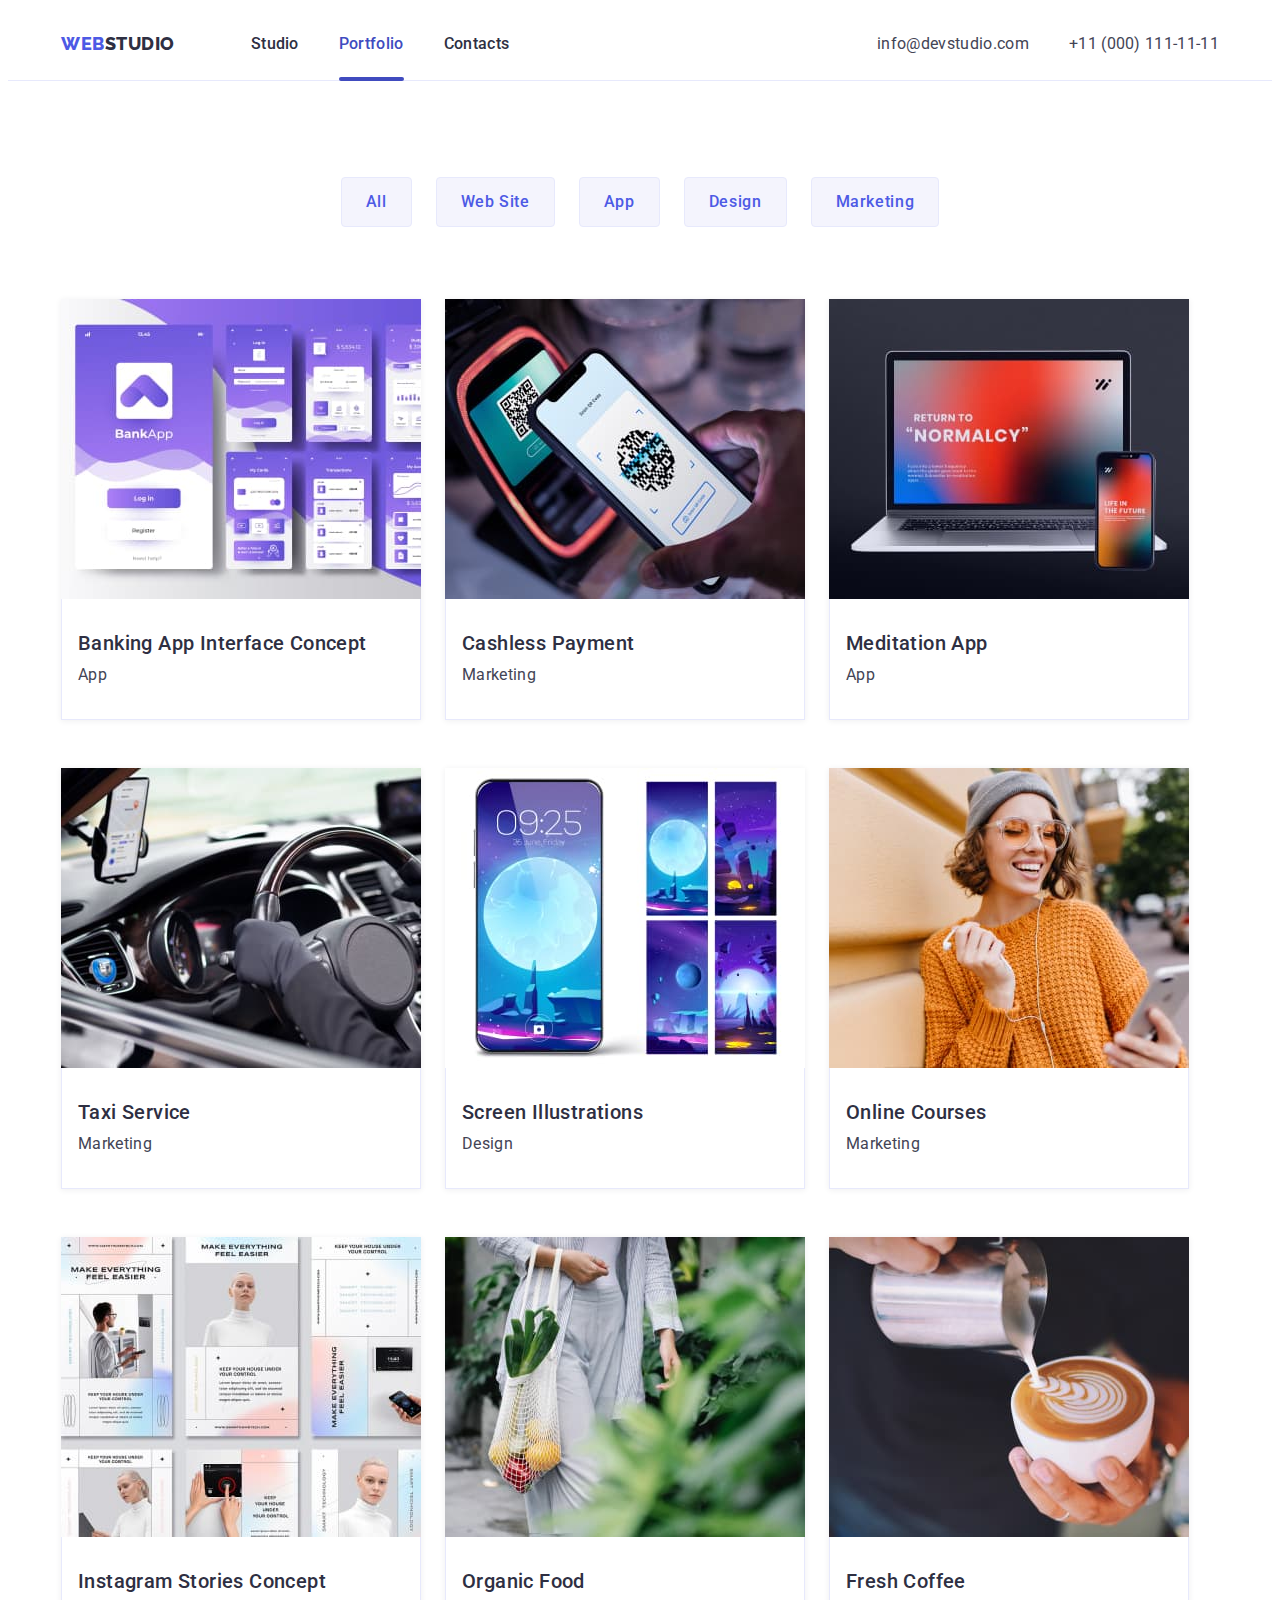
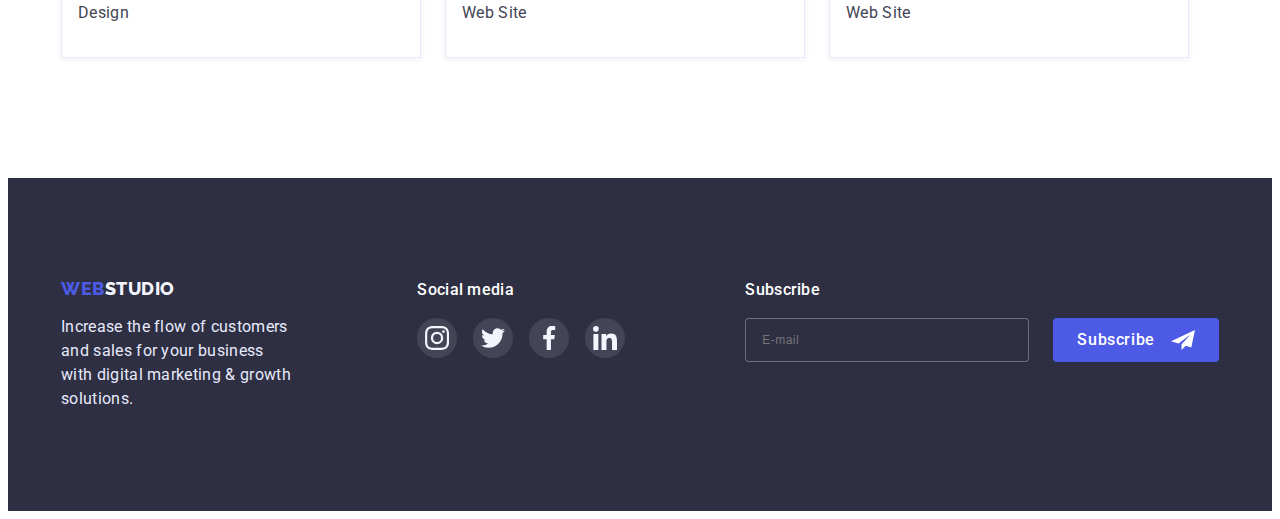
==== portfolio.html @ ab98447b "added files from hw6" ====
<!DOCTYPE html>
<html lang="en">
  <head>
    <meta charset="UTF-8" />
    <meta http-equiv="X-UA-Compatible" content="IE=edge" />
    <meta name="viewport" content="width=device-width, initial-scale=1.0" />
    <title>Портфоліо</title>
    <link rel="preconnect" href="https://fonts.googleapis.com" />
    <link rel="preconnect" href="https://fonts.gstatic.com" crossorigin />
    <link
      href="https://fonts.googleapis.com/css2?family=Raleway:wght@700;800&family=Roboto:wght@400;500;700;900&display=swap"
      rel="stylesheet"
    />
    <link
      rel="stylesheet"
      href="https://cdnjs.cloudflare.com/ajax/libs/modern-normalize/1.1.0/modern-normalize.min.css"
      integrity="sha512-wpPYUAdjBVSE4KJnH1VR1HeZfpl1ub8YT/NKx4PuQ5NmX2tKuGu6U/JRp5y+Y8XG2tV+wKQpNHVUX03MfMFn9Q=="
      crossorigin="anonymous"
      referrerpolicy="no-referrer"
    />
    <link rel="stylesheet" href="./css/styles.css" />
  </head>
  <body>
    <!-----------HEADER  ----------->
    <header class="header">
      <div class="container header-container">
        <nav class="header-nav">
          <a href="./index.html" class="header-logo logo link">
            <span class="accent">Web</span>Studio</a
          >
          <ul class="header-list list">
            <li class="header-item">
              <a href="./index.html" class="header-link header-title link"
                >Studio</a
              >
            </li>

            <li class="header-item">
              <a
                href="./portfolio.html"
                class="header-link header-title link current"
                >Portfolio</a
              >
            </li>

            <li class="header-item">
              <a href="" class="header-link header-title link">Contacts</a>
            </li>
          </ul>
        </nav>

        <address class="address">
          <ul class="address-contact list">
            <li class="address-item">
              <a
                href="mailto:info@devstudio.com"
                class="address-link link subtitle"
                >info@devstudio.com</a
              >
            </li>

            <li class="address-item">
              <a href="tel:+110001111111" class="address-link link subtitle"
                >+11 (000) 111-11-11</a
              >
            </li>
          </ul>
        </address>
      </div>
    </header>
    <main>
      <!--------- PORTFOLIO  -------->
      <section class="portfolio">
        <div class="container">
          <h1 class="visually-hidden">Portfolio</h1>
          <ul class="filter list">
            <li class="filter-item">
              <button class="filter-button button" type="button">All</button>
            </li>

            <li class="filter-item">
              <button class="filter-button button" type="button">
                Web Site
              </button>
            </li>

            <li class="filter-item">
              <button class="filter-button button" type="button">App</button>
            </li>

            <li class="filter-item">
              <button class="filter-button button" type="button">Design</button>
            </li>

            <li class="filter-item">
              <button class="filter-button button" type="button">
                Marketing
              </button>
            </li>
          </ul>

          <ul class="project-items list">
            <li class="project-item">
              <div class="project-item-link">
                <a href="" class="link">
                  <div class="project-text-wrap">
                    <img
                      src="./images/project-1.jpg"
                      alt="A banking app purple interface"
                      width="360"
                      height="300"
                    />
                    <p class="project-overflow-text subtitle">
                      14 Stylish and User-Friendly App Design Concepts · Task
                      Manager App · Calorie Tracker App · Exotic Fruit Ecommerce
                      App · Cloud Storage App
                    </p>
                  </div>
                  <div class="project-content">
                    <h2 class="project-title item">
                      Banking App Interface Concept
                    </h2>
                    <p class="project-subtitle subtitle">App</p>
                  </div>
                </a>
              </div>
            </li>

            <li class="project-item">
              <div class="project-item-link">
                <a href="" class="link">
                  <div class="project-text-wrap">
                    <img
                      src="./images/project-2.jpg"
                      alt="Phone and payment terminal"
                      width="360"
                      height="300"
                    />
                    <p class="project-overflow-text">
                      14 Stylish and User-Friendly App Design Concepts · Task
                      Manager App · Calorie Tracker App · Exotic Fruit Ecommerce
                      App · Cloud Storage App
                    </p>
                  </div>
                  <div class="project-content">
                    <h2 class="project-title item">Cashless Payment</h2>
                    <p class="project-subtitle subtitle">Marketing</p>
                  </div>
                </a>
              </div>
            </li>

            <li class="project-item">
              <div class="project-item-link">
                <a href="" class="link">
                  <div class="project-text-wrap">
                    <img
                      src="./images/project-3.jpg"
                      alt="A computer with a phone"
                      width="360"
                      height="300"
                    />
                    <p class="project-overflow-text">
                      14 Stylish and User-Friendly App Design Concepts · Task
                      Manager App · Calorie Tracker App · Exotic Fruit Ecommerce
                      App · Cloud Storage App
                    </p>
                  </div>
                  <div class="project-content">
                    <h2 class="project-title item">Meditation App</h2>
                    <p class="project-subtitle subtitle">App</p>
                  </div>
                </a>
              </div>
            </li>

            <li class="project-item">
              <div class="project-item-link">
                <a href="" class="link">
                  <div class="project-text-wrap">
                    <img
                      src="./images/project-4.jpg"
                      alt="Steering wheel"
                      width="360"
                      height="300"
                    />
                    <p class="project-overflow-text">
                      14 Stylish and User-Friendly App Design Concepts · Task
                      Manager App · Calorie Tracker App · Exotic Fruit Ecommerce
                      App · Cloud Storage App
                    </p>
                  </div>
                  <div class="project-content">
                    <h2 class="project-title item">Taxi Service</h2>
                    <p class="project-subtitle subtitle">Marketing</p>
                  </div>
                </a>
              </div>
            </li>

            <li class="project-item">
              <div class="project-item-link">
                <a href="" class="link">
                  <div class="project-text-wrap">
                    <img
                      src="./images/project-5.jpg"
                      alt="Phone screen illustrations"
                      width="360"
                      height="300"
                    />
                    <p class="project-overflow-text">
                      14 Stylish and User-Friendly App Design Concepts · Task
                      Manager App · Calorie Tracker App · Exotic Fruit Ecommerce
                      App · Cloud Storage App
                    </p>
                  </div>
                  <div class="project-content">
                    <h2 class="project-title item">Screen Illustrations</h2>
                    <p class="project-subtitle subtitle">Design</p>
                  </div>
                </a>
              </div>
            </li>

            <li class="project-item">
              <div class="project-item-link">
                <a href="" class="link">
                  <div class="project-text-wrap">
                    <img
                      src="./images/project-6.jpg"
                      alt="A smiley girl wirh her phone"
                      width="360"
                      height="300"
                    />
                    <p class="project-overflow-text">
                      14 Stylish and User-Friendly App Design Concepts · Task
                      Manager App · Calorie Tracker App · Exotic Fruit Ecommerce
                      App · Cloud Storage App
                    </p>
                  </div>
                  <div class="project-content">
                    <h2 class="project-title item">Online Courses</h2>
                    <p class="project-subtitle subtitle">Marketing</p>
                  </div>
                </a>
              </div>
            </li>

            <li class="project-item">
              <div class="project-item-link">
                <a href="" class="link">
                  <div class="project-text-wrap">
                    <img
                      src="./images/project-7.jpg"
                      alt="People illustrate concepts"
                      width="360"
                      height="300"
                    />
                    <p class="project-overflow-text">
                      14 Stylish and User-Friendly App Design Concepts · Task
                      Manager App · Calorie Tracker App · Exotic Fruit Ecommerce
                      App · Cloud Storage App
                    </p>
                  </div>
                  <div class="project-content">
                    <h2 class="project-title item">
                      Instagram Stories Concept
                    </h2>
                    <p class="project-subtitle subtitle">Design</p>
                  </div>
                </a>
              </div>
            </li>

            <li class="project-item">
              <div class="project-item-link">
                <a href="" class="link">
                  <div class="project-text-wrap">
                    <img
                      src="./images/project-8.jpg"
                      alt="a person with groceries"
                      width="360"
                      height="300"
                    />
                    <p class="project-overflow-text">
                      14 Stylish and User-Friendly App Design Concepts · Task
                      Manager App · Calorie Tracker App · Exotic Fruit Ecommerce
                      App · Cloud Storage App
                    </p>
                  </div>
                  <div class="project-content">
                    <h2 class="project-title item">Organic Food</h2>
                    <p class="project-subtitle subtitle">Web Site</p>
                  </div>
                </a>
              </div>
            </li>

            <li class="project-item">
              <div class="project-item-link">
                <a href="" class="link">
                  <div class="project-text-wrap">
                    <img
                      src="./images/project-9.jpg"
                      alt="Latte making"
                      width="360"
                      height="300"
                    />
                    <p class="project-overflow-text">
                      14 Stylish and User-Friendly App Design Concepts · Task
                      Manager App · Calorie Tracker App · Exotic Fruit Ecommerce
                      App · Cloud Storage App
                    </p>
                  </div>
                  <div class="project-content">
                    <h2 class="project-title item">Fresh Coffee</h2>
                    <p class="project-subtitle subtitle">Web Site</p>
                  </div>
                </a>
              </div>
            </li>
          </ul>
        </div>
      </section>
    </main>

    <!------FOOTER ------>
    <footer class="footer">
      <div class="container footer-flex">
        <div class="footer-descr-container">
          <a href="./index.html" class="footer-logo logo link"
            ><span class="accent">Web</span>Studio</a
          >
          <p class="footer-descr subtitle">
            Increase the flow of customers and sales for your business with
            digital marketing & growth solutions.
          </p>
        </div>

        <div class="footer-soc-container">
          <h3 class="footer-soc-title header-title">Social media</h3>
          <ul class="footer-soc-list list">
            <li class="footer-soc-item">
              <a href="" class="footer-soc-link link">
                <svg class="footer-soc-icon" width="24" height="24">
                  <use href="./images/icons.svg#icon-instagram"></use>
                </svg>
              </a>
            </li>

            <li class="footer-soc-item">
              <a href="" class="footer-soc-link link">
                <svg class="footer-soc-icon" width="24" height="24">
                  <use href="./images/icons.svg#icon-twitter"></use>
                </svg>
              </a>
            </li>

            <li class="footer-soc-item">
              <a href="" class="footer-soc-link link">
                <svg class="footer-soc-icon" width="24" height="24">
                  <use href="./images/icons.svg#icon-facebook"></use>
                </svg>
              </a>
            </li>

            <li class="footer-soc-item">
              <a href="" class="footer-soc-link link">
                <svg class="footer-soc-icon" width="24" height="24">
                  <use href="./images/icons.svg#icon-linkedin"></use>
                </svg>
              </a>
            </li>
          </ul>
        </div>

        <!-- Subscribe to the website-->

        <div class="subscribe-box">
          <p class="subscribe-title header-title">Subscribe</p>
          <form class="subscribe-form">
            <input
              class="subscribe-input"
              type="email"
              name="email"
              placeholder="E-mail"
            />
            <button class="subscribe-submit button" type="submit">
              Subscribe
              <svg class="subscribe-icon" width="24" height="24">
                <use href="./images/icons.svg#icon-frame"></use>
              </svg>
            </button>
          </form>
        </div>
      </div>
    </footer>

    <script src="./js/modal.js"></script>
  </body>
</html>
---- css/styles.css ----
:root {
  --primary-text-color: #4d5ae5;
  --secondary-text-color: #2e2f42;
  --tertiary-text-color: #434455;
  --button-bgd-color: #f4f4fd;
  --typical-background-color: #fff;
  --active-bgd-color: #404bbf;
  --button-border-color: #e7e9fc;
  --backdrop-color: rgba(46, 47, 66, 0.4);
  --icon-color: #8e8f99;
  --icon-bgd-color-hover: #31d0aa;
  --transition-duration: 250ms;
  --transition-timing-function: cubic-bezier(0.4, 0, 0.2, 1);
}

*::before,
*::after {
  box-sizing: border-box;
}

body {
  font-family: "Roboto", sans-serif;
  color: var(--secondary-text-color);
  background-color: var(--typical-background-color);
}

h1,
h2,
h3,
p {
  margin-top: 0;
  margin-bottom: 0;
}

ul {
  padding-left: 0;
  margin-top: 0;
  margin-bottom: 0;
}

button {
  cursor: pointer;
}

img {
  display: block;
  max-width: 100%;
  height: auto;
}

.list {
  list-style: none;
}

.link {
  text-decoration: none;
}

.section-header {
  font-size: 36px;
  line-height: 1.11;
  letter-spacing: 0.02em;
  text-transform: capitalize;
  text-align: center;
  margin-bottom: 72px;
  color: var(--secondary-text-color);
}

.container {
  width: 1158px;
  padding-left: 15px;
  padding-right: 15px;
  margin-left: auto;
  margin-right: auto;
  /* outline: 1px solid tomato;  */
}

.section {
  padding-top: 120px;
  padding-bottom: 120px;
}

.visually-hidden {
  position: absolute;
  width: 1px;
  height: 1px;
  padding: 0;
  margin: -1px;
  border: 0;
  white-space: nowrap;
  clip-path: inset(100%);
  clip: rect(0 0 0 0);
  overflow: hidden;
}

.subtitle {
  font-weight: 400;
  font-size: 16px;
  line-height: 1.5;
  letter-spacing: 0.02em;
}

.header-title {
  font-weight: 500;
  font-size: 16px;
  line-height: 1.5;
  letter-spacing: 0.02em;
}

.item {
  font-weight: 500;
  font-size: 20px;
  line-height: 1.2;
  letter-spacing: 0.02em;
  color: var(--secondary-text-color);
}

.button {
  font-family: inherit;
  font-weight: 500;
  font-size: 16px;
  line-height: 1.5;
  letter-spacing: 0.04em;
  border-radius: 4px;
  border: 1px solid var(--button-border-color);
  background-color: transparent;
  cursor: pointer;
}

.input-text {
  font-weight: 400;
  font-size: 12px;
  line-height: 1.33;
  letter-spacing: 0.04em;
}

.logo {
  font-family: "Raleway", sans-serif;
  font-weight: 800;
  font-size: 18px;
  letter-spacing: 0.03em;
  text-transform: uppercase;
}

/* ======= HEADER ============ */

.header {
  border-bottom: 1px solid var(--button-border-color);
  background-color: var(--typical-background-color);
}

.header-container {
  display: flex;
  align-items: center;
}

.header-nav {
  display: flex;
  align-items: center;
}

.header-list {
  display: flex;
  align-items: center;
}

.header-logo {
  line-height: 1.33;
  color: var(--secondary-text-color);
  margin-right: 76px;
  padding-top: 24px;
  padding-bottom: 24px;
}

.accent {
  color: var(--primary-text-color);
}

.header-item:not(:last-child) {
  margin-right: 40px;
}

.header-link {
  padding-top: 24px;
  padding-bottom: 24px;
  text-transform: capitalize;
  color: var(--secondary-text-color);
  transition: color var(--transition-duration) var(--transition-timing-function);
  cursor: pointer;
}

.header-link:hover,
.header-link:focus {
  color: var(--primary-text-color);
}

.current {
  color: var(--active-bgd-color);
  position: relative;
}

.current::after {
  position: absolute;
  content: "";
  left: 0;
  bottom: -4px;
  width: 100%;
  height: 4px;
  border-radius: 2px;
  background-color: var(--active-bgd-color);
}

.address {
  padding-top: 24px;
  padding-bottom: 24px;
  margin-left: auto;
}

.address-contact {
  display: flex;
  align-items: center;
}

.address-item {
}

.address-link {
  font-style: normal;
  padding-top: 24px;
  padding-bottom: 24px;
  margin-left: 40px;
  color: var(--tertiary-text-color);
  transition: color var(--transition-duration) var(--transition-timing-function);
}

.address-link:hover,
.address-link:focus {
  color: var(--primary-text-color);
}

/* ========= HERO ========*/
.hero {
  display: flex;
  text-align: center;
  padding-top: 188px;
  max-width: 1440px;
  margin: 0 auto;
  padding-bottom: 188px;
  background-color: var(--secondary-text-color);
  background-image: linear-gradient(
      rgba(46, 47, 66, 0.7),
      rgba(46, 47, 66, 0.7)
    ),
    url(../images/hero-bg.jpg);
  background-repeat: no-repeat;
  background-size: cover;
}

.hero-container {
  max-width: 1440px;
  margin-left: auto;
  margin-right: auto;
}

.hero-header {
  text-align: center;
  max-width: 507px;
  margin: 0 auto 48px;
  font-weight: 700;
  font-size: 56px;
  line-height: 1.07;
  letter-spacing: 0.02em;
  color: #fff;
}

.mdl-button {
  min-width: 169px;
  padding: 16px 32px;
  color: var(--typical-background-color);
  background-color: var(--primary-text-color);
  box-shadow: 0px 4px 4px rgba(0, 0, 0, 0.15);
  border: 1px var(--button-border-color);
  transition: color var(--transition-duration) var(--transition-timing-function),
    background-color var(--transition-duration)
      var(--transition-timing-function);
}

.mdl-button:hover,
.mdl-button:focus {
  color: var(--primary-text-color);
  background-color: var(--button-bgd-color);
}

/* ======== VALUES ========== */

.values {
  padding-top: 120px;
  background-color: var(--typical-background-color);
}

.values-list {
  display: flex;
  align-items: center;
  gap: 22px;
}

.value-items {
}

.value-icon-box {
  box-sizing: border-box;
  width: 264px;
  padding: 24px 100px;
  background-color: var(--button-bgd-color);
  border-radius: 4px;
}

.value-icon {
  height: 64px;
  width: 64px;
}

.value-item {
  margin-top: 8px;
  margin-bottom: 8px;
}

.values-descr {
  color: var(--tertiary-text-color);
}

/* =======OCCUPATION ====== */
.occupation {
  background-color: var(--typical-background-color);
}

.occupation-header {
}

.occupation-list {
  display: flex;
  flex-wrap: wrap;
  gap: 24px;
  flex-basis: calc((100% - 48) / 3);
}

.occupation-item {
  cursor: pointer;
}

/* =========== OUR TEAM =========== */

.team {
  background-color: var(--button-bgd-color);
}

.team-header {
}

.team-list {
  display: flex;
  flex-wrap: wrap;
  gap: 24px;
  flex-basis: calc((100% - 3 * 24) / 4);
}

/* .team-member {
  transition: box-shadow var(--transition-duration)
    var(--transition-timing-function);
    cursor: pointer;
} */

/* .team-member:hover {
  box-shadow: 0px 1px 6px rgba(46, 47, 66, 0.08),
    0px 1px 1px rgba(46, 47, 66, 0.16), 0px 2px 1px rgba(46, 47, 66, 0.08);
} */

.team-member-content {
  text-align: center;
  padding-top: 32px;
  padding-bottom: 32px;
  padding-right: 16px;
  padding-left: 16px;
  box-shadow: 0px 1px 6px rgba(46, 47, 66, 0.08),
    0px 1px 1px rgba(46, 47, 66, 0.16), 0px 2px 1px rgba(46, 47, 66, 0.08);
  border-radius: 0px 0px 4px 4px;
  background-color: var(--typical-background-color);
}

.team-member-header {
  margin-bottom: 8px;
}

.team-member-occupation {
  margin-bottom: 8px;
  color: #434455;
}

.team-member-soc-list {
  display: flex;
  justify-content: center;
  gap: 24px;
}

.team-member-soc-item {
  width: 40px;
  height: 40px;
}

.team-member-soc-link {
  display: flex;
  justify-content: center;
  align-items: center;
  width: 100%;
  height: 100%;
  background-color: var(--primary-text-color);
  border-radius: 50%;
  transition: background-color var(--transition-duration)
    var(--transition-timing-function);
}

.team-member-soc-link:hover,
.team-member-soc-link:focus {
  background-color: #2b2c39;
}

.team-member-soc-icon {
  fill: var(--button-bgd-color);
}

/* -----CUSTOMERS------- */

.customers {
  background-color: var(--typical-background-color);
}

.customers-header {
}
.section-header {
}

.customers-list {
  display: flex;
  gap: 24px;
}

.customers-item {
  width: calc((100% - 5 * 24px) / 6);
  height: 88px;
}
.customers-link {
  display: flex;
  align-items: center;
  justify-content: center;
  width: 100%;
  height: 100%;
  padding: 16px 32px;
  color: var(--icon-color);
  border: 1px solid var(--icon-color);
  border-radius: 4px;
  transition: color var(--transition-duration) var(--transition-timing-function),
    border-color var(--transition-duration) var(--transition-timing-function);
}

.customers-icon {
  fill: currentColor;
  transition: fill var(--transition-duration) var(--transition-timing-function);
}

.customers-link:is(:hover, :focus) {
  color: var(--active-bgd-color);
  border-color: var(--active-bgd-color);
}

.customers-link:is(:hover, :focus) .customers-icon:is(:hover, :focus) {
  fill: var(--active-bgd);
}

/* ------- 2nd PAGE -------- */
/* -------- FILTERS -------- */

.portfolio {
  padding-top: 96px;
  padding-bottom: 120px;
  background-color: var(--typical-background-color);
}

.filter {
  display: flex;
  flex-wrap: wrap;
  justify-content: center;
  column-gap: 24px;
  margin-bottom: 72px;
}

.filter-item {
}

.filter-button {
  padding: 12px 24px;
  color: var(--primary-text-color);
  background: var(--button-bgd-color);
  background-color: var(--button-bgd-color);
  transition: color var(--transition-duration) var(--transition-timing-function),
    border-color var(--transition-duration) var(--transition-timing-function),
    background-color var(--transition-duration)
      var(--transition-timing-function),
    box-shadow var(--transition-duration) var(--transition-timing-function);
}

.filter-button:hover,
.filter-button:focus {
  color: #fff;
  border-color: var(--active-bgd-color);
  background-color: var(--active-bgd-color);
  box-shadow: 0px 3px 1px rgba(0, 0, 0, 0.1), 0px 2px 1px rgba(0, 0, 0, 0.08),
    0px 2px 2px rgba(0, 0, 0, 0.12);
}

.project-items {
  display: flex;
  flex-wrap: wrap;
  column-gap: 24px;
  row-gap: 48px;
  flex-basis: calc((100%-2 * 24) / 3);
}

.project-item {
  box-shadow: 0px 1px 6px rgba(46, 47, 66, 0.08);
}

.project-item:hover .project-overflow-text,
.project-item:focus .project-overflow-text {
  transform: translateY(0%);
}

.project-text-wrap {
  position: relative;
  overflow: hidden;
}

.project-overflow-text {
  position: absolute;
  top: 0;
  height: 100%;
  padding: 40px 32px;
  color: var(--button-bgd-color);
  background-color: var(--primary-text-color);
  transform: translateY(100%);
  transition: transform var(--transition-duration)
    var(--transition-timing-function);
  overflow: auto;
}

.project-item-link {
  transition: box-shadow var(--transition-duration)
    var(--transition-timing-function);
}

.project-item-link:is(:hover, :focus) {
  box-shadow: 0px 1px 6px rgba(46, 47, 66, 0.08),
    0px 1px 1px rgba(46, 47, 66, 0.16), 0px 2px 1px rgba(46, 47, 66, 0.08);
}

.project-content {
  padding: 32px 16px;
  background-color: var(--typical-background-color);
  border: 1px solid #e7e9fc;
  border-top: none;
}

.project-title {
  margin-bottom: 8px;
}

.project-subtitle {
  color: var(--tertiary-text-color);
}

/* ------FOOTER ------*/

.footer {
  padding-top: 100px;
  padding-bottom: 100px;
  background-color: var(--secondary-text-color);
}

.footer-flex {
  display: flex;
  gap: 120px;
}
.footer-descr-container {
  display: flex;
  flex-wrap: wrap;
  flex-direction: column;
}

.footer-logo {
  margin-bottom: 16px;
  line-height: 1.17;
  color: var(--button-bgd-color);
}

.footer-descr {
  max-width: 264px;
  line-height: 1.5;
  color: var(--button-border-color);
}

.footer-soc-container {
  display: flex;
  flex-wrap: wrap;
  flex-direction: column;
}

.footer-soc-title,
.subscribe-title {
  margin-bottom: 16px;
  color: var(--typical-background-color);
}

.footer-soc-list {
  display: flex;
  gap: 16px;
}

.team-member-soc-list {
  display: flex;
  justify-content: center;
  gap: 24px;
}

.footer-soc-item {
  width: 40px;
  height: 40px;
}

.footer-soc-link {
  display: flex;
  justify-content: center;
  align-items: center;
  width: 100%;
  height: 100%;
  background-color: rgba(255, 255, 255, 0.1);
  border-radius: 50%;
  transition: background-color var(--transition-duration)
    var(--transition-timing-function);
}

.footer-soc-link:is(:hover, :focus) {
  background-color: var(--icon-bgd-color-hover);
}

.footer-soc-icon {
  fill: var(--button-bgd-color);
}

/* Subscribe to the website */

.subscribe-form {
  display: flex;
  column-gap: 24px;
  margin-bottom: 16px;
}

.subscribe-title {
}

.subscribe-input {
  display: flex;
  justify-content: center;
  align-items: center;
  font-weight: 400;
  font-size: 12px;
  line-height: 2;
  letter-spacing: 0.04em;
  color: rgba(255, 255, 255, 0.6);
  width: 264px;
  height: 40px;
  background-color: var(--secondary-text-color);
  border: 1px solid rgba(255, 255, 255, 0.3);
  border-radius: 4px;
  padding-left: 16px;
  outline: transparent;
  transition: border-color var(--transition-duration)
    var(--transition-timing-function);
}

.subscribe-input:focus,
.subscribe-comment:focus {
  border-color: var(--primary-text-color);
}

.subscribe-submit {
  display: flex;
  align-items: center;
  text-align: center;
  padding: 8px 24px;
  color: var(--typical-background-color);
  background-color: var(--primary-text-color);
  border-color: var(--primary-text-color);
  border: none;
  transition: color var(--transition-duration) var(--transition-timing-function),
    background-color var(--transition-duration)
      var(--transition-timing-function);
}

.subscribe-icon {
  margin-left: 16px;
  fill: currentColor;
  transition: fill var(--transition-duration) var(--transition-timing-function);
}

.subscribe-submit:is(:hover, :focus) {
  color: var(--primary-text-color);
  background-color: var(--typical-background-color);
}

.subscribe-submit:is(:hover, :focus) .subscribe-icon:is(:hover, :focus) {
  fill: var(--primary-text-color);
}

/* <!------- MODAL WINDOW ------> */

.backdrop {
  position: fixed;
  z-index: 90;
  top: 0;
  left: 0;
  width: 100%;
  height: 100%;
  background-color: var(--backdrop-color);
  opacity: 1;
  visibility: visible;
  transition: opacity var(--transition-duration)
      var(--transition-timing-function),
    visibility var(--transition-duration) var(--transition-timing-function);
}

.modal {
  position: absolute;
  z-index: 100;
  min-height: 576px;
  width: 408px;
  padding: 0px 24px;
  top: 50%;
  left: 50%;
  transform: translate(-50%, -50%) scale(1); /* center the modal */
  background-color: var(--typical-background-color);
  box-shadow: 0px 1px 1px rgba(0, 0, 0, 0.14), 0px 1px 3px rgba(0, 0, 0, 0.12),
    0px 2px 1px rgba(0, 0, 0, 0.2);
  border-radius: 4px;
  opacity: 1;
  transition: transform var(--transition-duration)
      var(--transition-timing-function),
    opacity var(--transition-duration) var(--transition-timing-function);
}

.backdrop.is-hidden {
  visibility: hidden;
  opacity: 0;
  pointer-events: none;
}

.backdrop.is-hidden .modal {
  transform: translate(-50%, 50%) scale(0.75);
}

.modal-close-button {
  display: flex;
  justify-content: center;
  align-items: center;
  position: absolute;
  top: 24px;
  right: 24px;
  width: 24px;
  height: 24px;
  background-color: var(--button-border-color);
  border: 1px solid rgba(0, 0, 0, 0.1);
  border-radius: 50%;
  transition: background-color var(--transition-duration)
    var(--transition-timing-function);
}

.modal-close-button:hover,
.modal-close-button:focus {
  background-color: var(--active-bgd-color);
}

.modal-close-button-icon {
  fill: black;
  transition: fill var(--transition-duration) var(--transition-timing-function);
}

.modal-close-button:hover .modal-close-button-icon,
.modal-close-button:focus .modal-close-button-icon {
  fill: var(--typical-background-color);
}

.modal-title {
  padding-top: 72px;
  padding-bottom: 16px;
  text-align: center;
  color: var(--secondary-text-color);
}

.modal-form {
  margin-bottom: 24px;
}

.modal-field {
  margin-bottom: 8px; /*not sure what this is taken from .modal-input*/
}

.input-wrap {
  position: relative;
}

.modal-input {
  width: 100%;
  height: 40px;
  border: 1px solid rgba(33, 33, 33, 0.2);
  border-radius: 4px;
  padding-left: 38px;
  color: var(--tertiary-text-color);
  outline: transparent;
  transition: border-color var(--transition-duration)
    var(--transition-timing-function);
}

.modal-input:focus,
.modal-comment:focus {
  border-color: var(--primary-text-color);
}

.modal-input:focus + .modal-input-icon {
  fill: var(--primary-text-color);
}

.modal-input-text {
  color: var(--icon-color);
  margin-bottom: 4px;
  display: block;
}

.modal-input-icon {
  position: absolute;
  left: 16px;
  top: 50%;
  transform: translateY(-50%);
  transition: fill var(--transition-duration) var(--transition-timing-function);
}

.modal-input::placeholder,
.modal-comment::placeholder {
  color: rgba(117, 117, 117, 0.5);
}

.modal-comment {
  width: 100%;
  height: 120px;
  font-family: inherit;
  font-size: 100%;
  line-height: 1.15;
  letter-spacing: 0.04em;
  padding: 8px 16px;
  margin-bottom: 16px;
  color: var(--tertiary-text-color);
  border: 1px solid rgba(33, 33, 33, 0.2);
  border-radius: 4px;

  resize: none;
  outline: transparent;
}

.check-text span {
  display: flex;
  align-items: center;
  justify-content: center;
  width: 16px;
  height: 16px;
  margin-right: 8px;
  border: 1.25px solid var(--secondary-text-color);
  border-radius: 2px;
  fill: transparent;
  transition: background-color var(--transition-duration)
      var(--transition-timing-function),
    fill var(--transition-duration) var(--transition-timing-function);
}

.modal-check:checked + .check-text span {
  background-color: var(--active-bgd-color);
  border: none;
  fill: var(--button-bgd-color);
}

.check-text {
  display: flex;
  color: #757575;
  margin-bottom: 24px;
}

.privacy-policy {
  text-decoration-line: underline;
  color: var(--primary-text-color);
  cursor: pointer;
}

.input-button {
  display: flex;
  align-items: center;
  justify-content: center;
  margin-left: auto;
  margin-right: auto;
  margin-top: -8px;
}
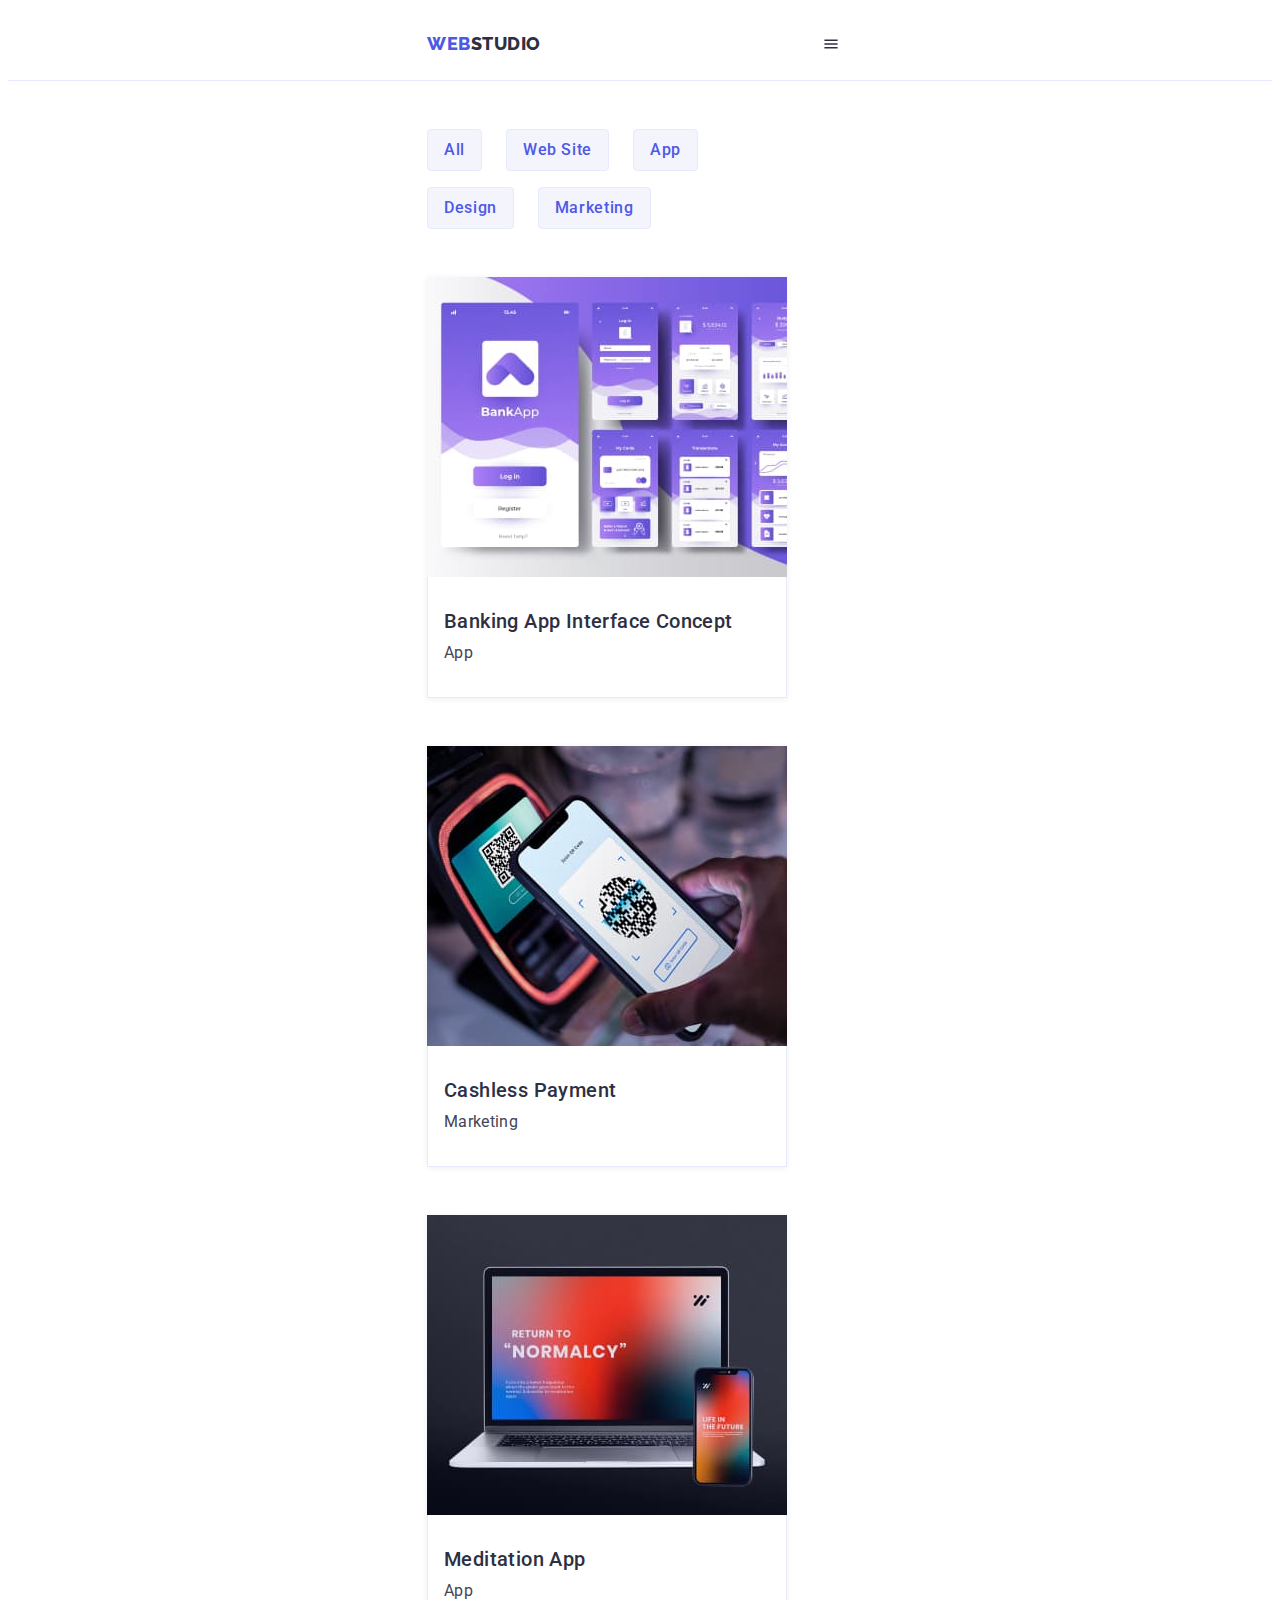
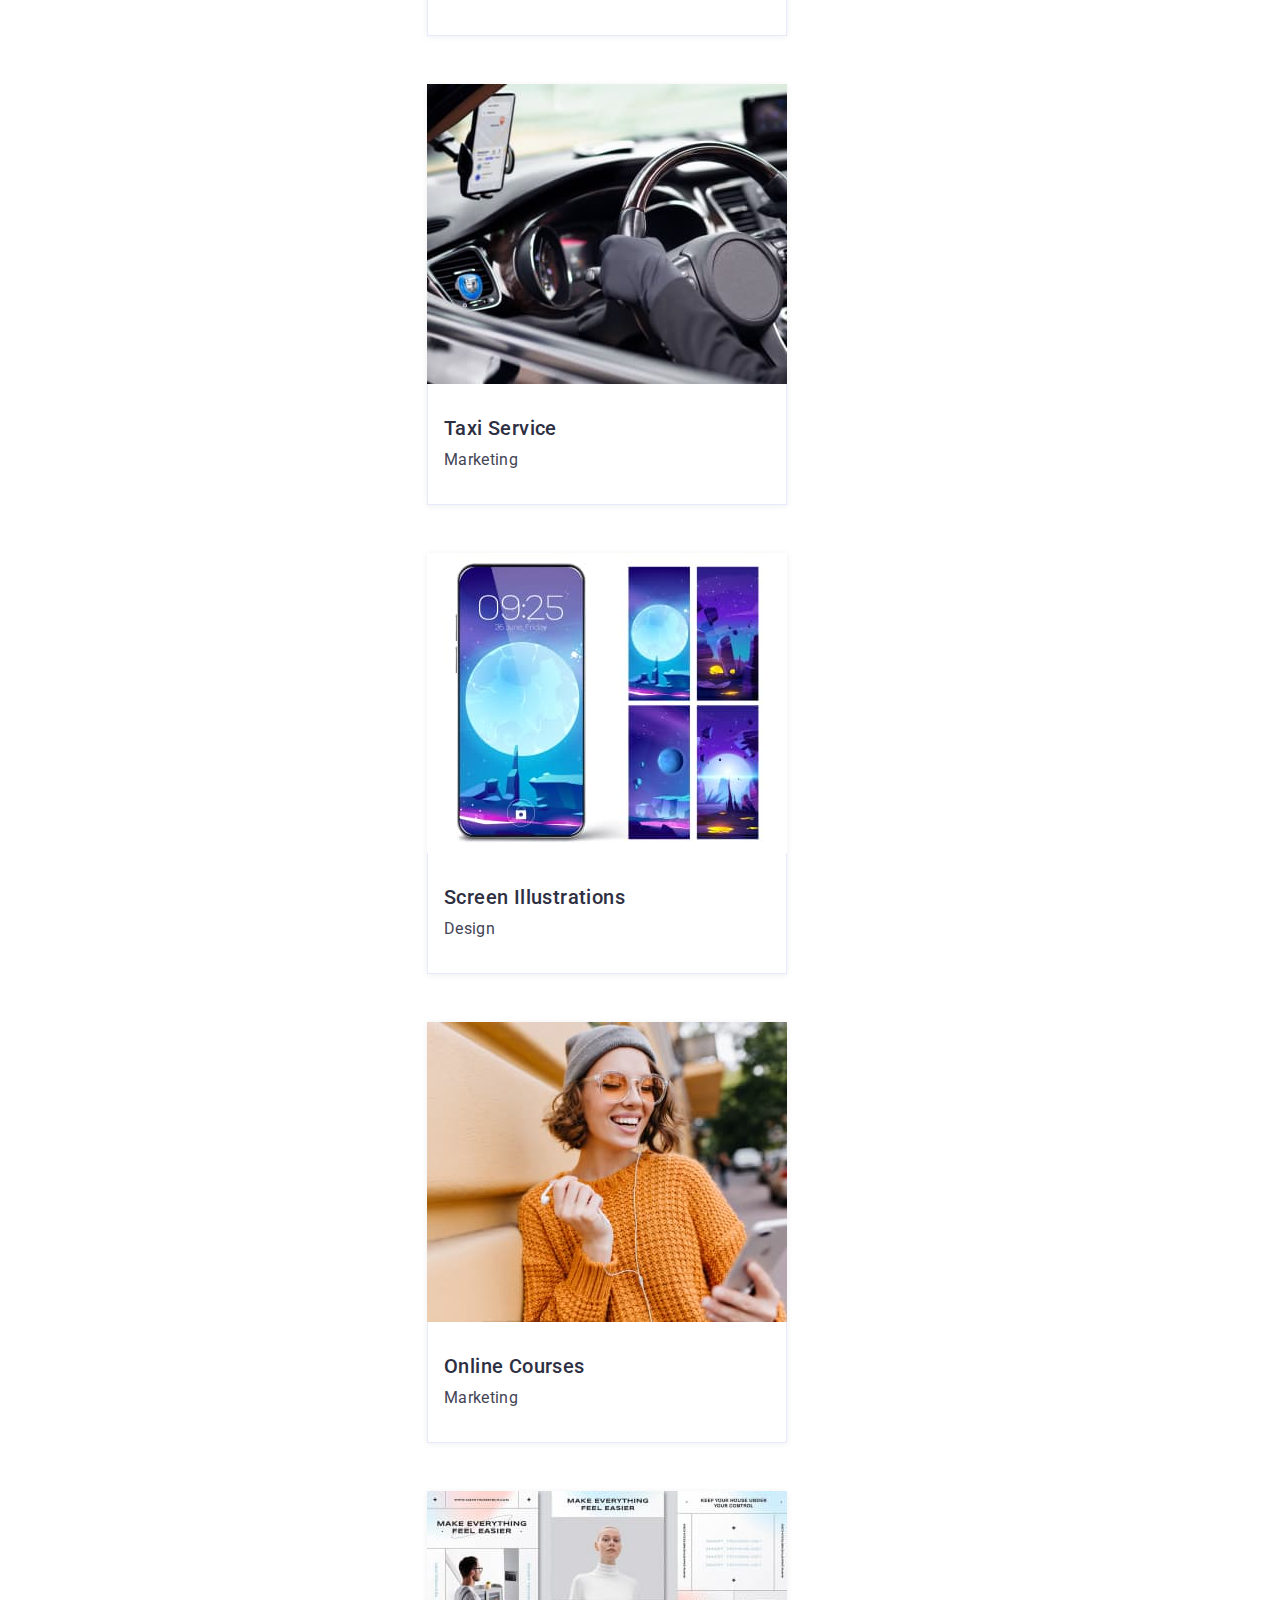
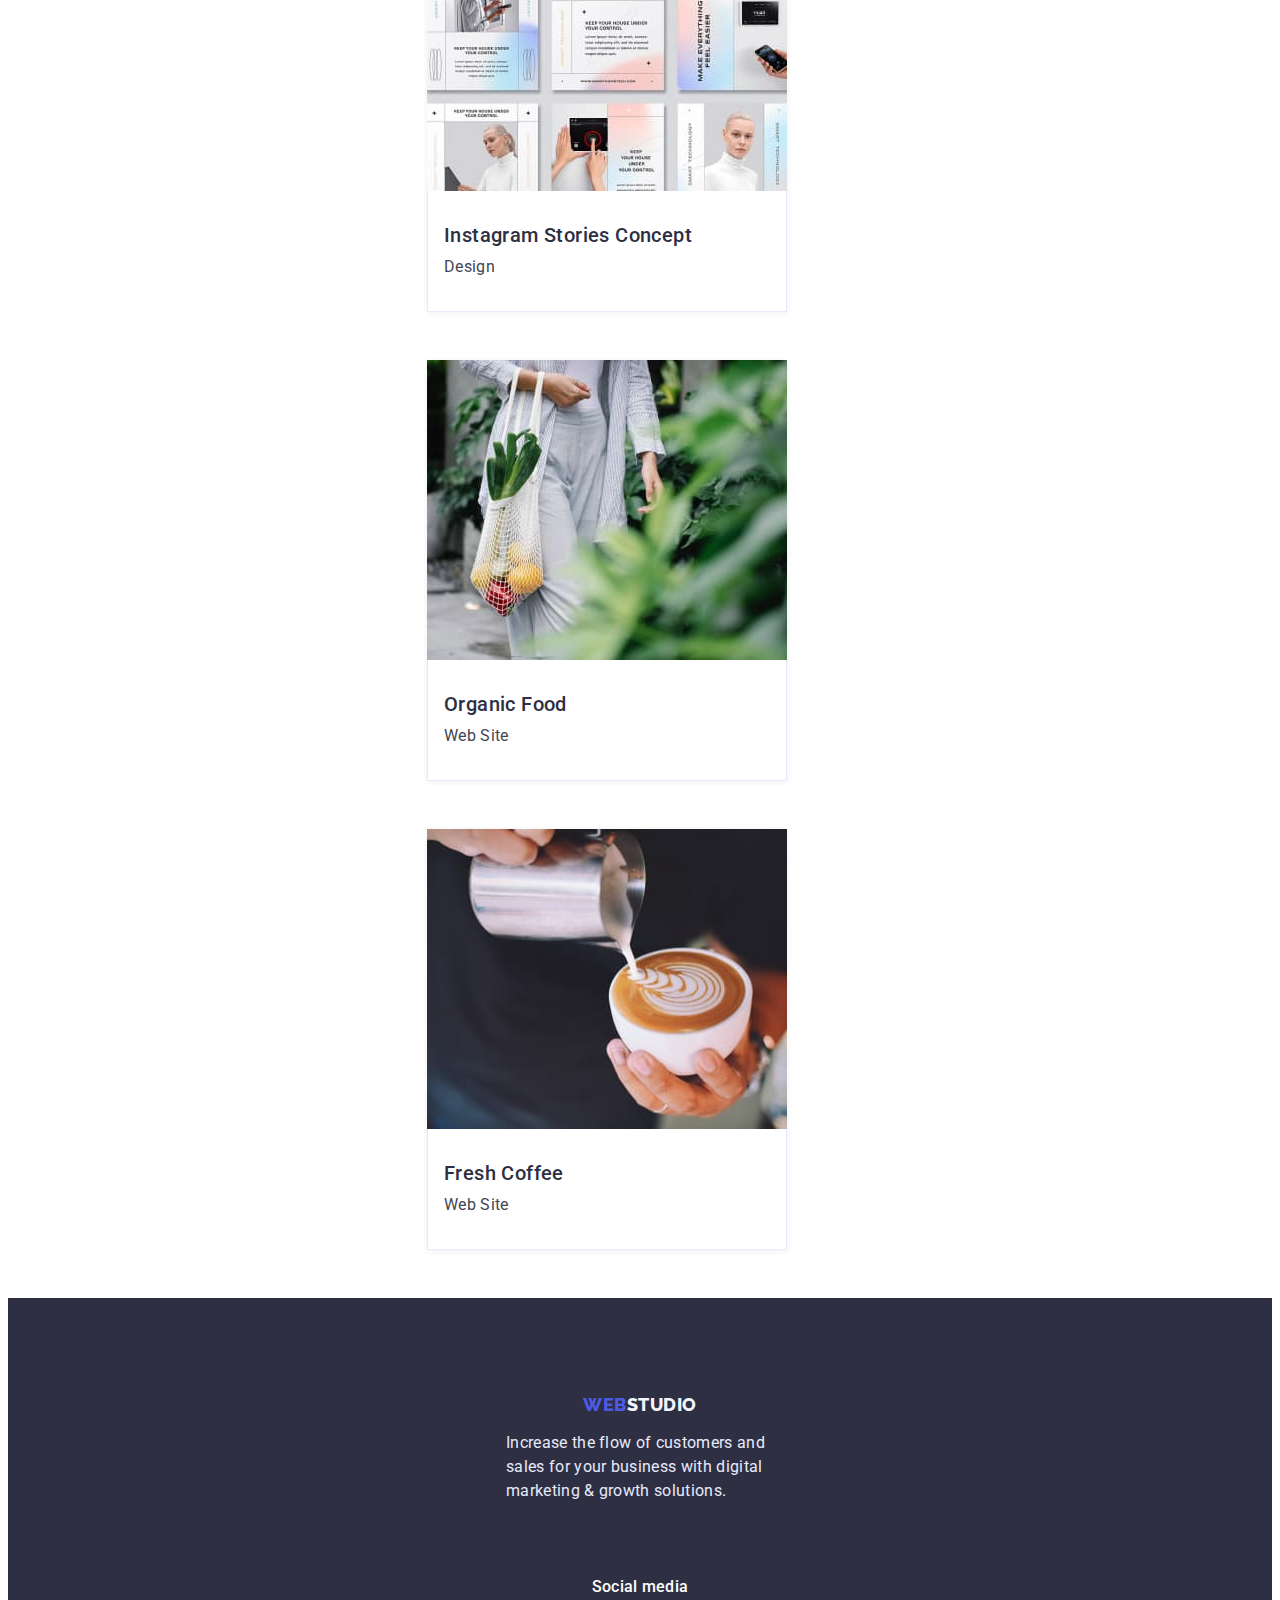
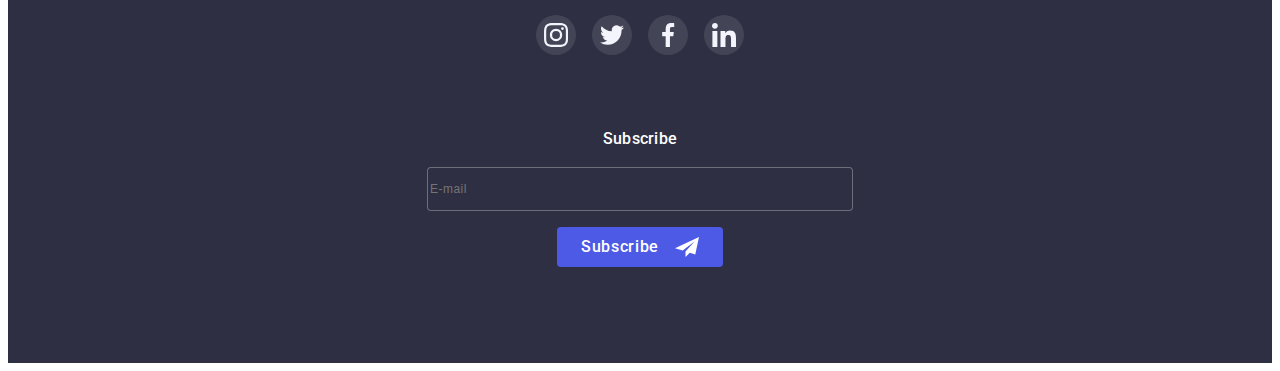
==== commit b07413b6: "work in progress" ====
--- a/portfolio.html
+++ b/portfolio.html
@@ -4,7 +4,6 @@
     <meta charset="UTF-8" />
     <meta http-equiv="X-UA-Compatible" content="IE=edge" />
     <meta name="viewport" content="width=device-width, initial-scale=1.0" />
-    <title>Портфоліо</title>
     <link rel="preconnect" href="https://fonts.googleapis.com" />
     <link rel="preconnect" href="https://fonts.gstatic.com" crossorigin />
     <link
@@ -19,28 +18,29 @@
       referrerpolicy="no-referrer"
     />
     <link rel="stylesheet" href="./css/styles.css" />
+    <link rel="stylesheet" href="./css/mobile.css" />
+    <link rel="stylesheet" href="./css/tablet.css" />
+    <link rel="stylesheet" href="./css/desktop.css" />
+    <title>Webstudio</title>
   </head>
   <body>
-    <!-----------HEADER  ----------->
+  
+    <!-- HEADER -->
     <header class="header">
       <div class="container header-container">
         <nav class="header-nav">
           <a href="./index.html" class="header-logo logo link">
-            <span class="accent">Web</span>Studio</a
-          >
-          <ul class="header-list list">
+            <span class="accent">Web</span>Studio</a>
+          
+            <ul class="header-list list">
+              <li class="header-item">
+              <a href="./index.html" class="header-link header-title link"
+                >Studio</a>
+              </li>
+
             <li class="header-item">
-              <a href="./index.html" class="header-link header-title link"
-                >Studio</a
-              >
-            </li>
-
-            <li class="header-item">
-              <a
-                href="./portfolio.html"
-                class="header-link header-title link current"
-                >Portfolio</a
-              >
+              <a href="./portfolio.html" class="header-link header-title link current"
+                >Portfolio</a>
             </li>
 
             <li class="header-item">
@@ -48,30 +48,92 @@
             </li>
           </ul>
         </nav>
-
-        <address class="address">
+        <address class="header-address">
           <ul class="address-contact list">
             <li class="address-item">
-              <a
-                href="mailto:info@devstudio.com"
-                class="address-link link subtitle"
-                >info@devstudio.com</a
-              >
-            </li>
-
+              <a href="mailto:info@devstudio.com" class="address-link link subtitle"
+                >info@devstudio.com</a>
+            </li>
+  
             <li class="address-item">
-              <a href="tel:+110001111111" class="address-link link subtitle"
-                >+11 (000) 111-11-11</a
-              >
-            </li>
-          </ul>
-        </address>
+                <a href="tel:+110001111111" class="address-link link subtitle"
+                  >+11 (000) 111-11-11</a>
+              </li>
+            </ul>
+          </address>
+
+          <!-- MOBILE MENU -->
+          <button type="button" class="mobile-menu-open button" data-menu-open>
+            <svg class="mobile-menu-open-icon" width="32" height="22">
+              <use href="./images/sprite.svg#burger-icon"></use>
+            </svg>
+          </button> 
+      </div>
+      <div class="mobile-menu-wrap is-hidden" data-menu>
+        <div class="container mobile-menu-container">
+          <div>
+            <button type="button" class="modal-menu-close-button button" data-menu-close>
+              <svg class="modal-close-button-icon" width="8" height="8">
+                <use href="./images/sprite.svg#cross"></use>
+              </svg>
+            </button>
+            <nav class="mobile-menu-nav">
+              <ul class="mobile-menu-list list">
+                <li class="mobile-menu-item"><a href="./index.html" class="mobile-menu-link section-subtitle link">Studio</a></li>
+                <li class="mobile-menu-item"><a href="./portfolio.html" class="mobile-menu-link section-subtitle link">Portfolio</a></li>
+                <li class="mobile-menu-item"><a href="./index.html" class="mobile-menu-link section-subtitle link">Contacts</a></li>
+              </ul>
+            </nav>
+          </div>
+          <div>
+            <address class="mobile-menu-address ">
+              <ul class="mobile-menu-address-list list">
+                <li class="mobile-menu-address-item"><a href="tel:+110001111111" class="mobile-menu-tel link">+11 (000) 111-11-11</a></li>
+                <li class="mobile-menu-address-item"><a href="mailto:info@devstudio.com" class="mobile-menu-address-link link">info@devstudio.com</a></li>
+              </ul>
+            </address>
+            <ul class="mobile-soc-list list">
+              <li class="mobile-soc-item">
+                <a href="" class="mobile-soc-link link">
+                  <svg class="mobile-soc-icon" width="24" height="24">
+                    <use href="./images/sprite.svg#icon-instagram"></use>
+                  </svg>
+                </a>
+              </li>
+
+              <li class="mobile-soc-item">
+                <a href="" class="mobile-soc-link link">
+                  <svg class="mobile-soc-icon" width="24" height="24">
+                    <use href="./images/sprite.svg#icon-twitter"></use>
+                  </svg>
+                </a>
+              </li>
+
+              <li class="mobile-soc-item">
+                <a href="" class="mobile-soc-link link">
+                  <svg class="mobile-soc-icon" width="24" height="24">
+                    <use href="./images/sprite.svg#icon-facebook"></use>
+                  </svg>
+                </a>
+              </li>
+
+              <li class="mobile-soc-item">
+                <a href="" class="mobile-soc-link link">
+                  <svg class="mobile-soc-icon" width="24" height="24">
+                    <use href="./images/sprite.svg#icon-linkedin"></use>
+                  </svg>
+                </a>
+              </li>
+            </ul>
+          </div>
+        </div>
       </div>
     </header>
-    <main>
+  </main>
       <!--------- PORTFOLIO  -------->
+      <!-- FILTERS -->
       <section class="portfolio">
-        <div class="container">
+        <div class="container potrfolio-container">
           <h1 class="visually-hidden">Portfolio</h1>
           <ul class="filter list">
             <li class="filter-item">
@@ -104,6 +166,28 @@
               <div class="project-item-link">
                 <a href="" class="link">
                   <div class="project-text-wrap">
+                    <picture>
+                      <source 
+                        srcset="
+                          ./images/project-1.jpg 1x,
+                          ./images/project-1-desktop@2x.jpeg 2x"
+                        media="(min-width: 1200px)"
+                        />
+                        <source 
+                        srcset="
+                          ./images/project-1-tablet@1x-min.jpeg 1x,
+                          ./images/project-1-tablet@2x.jpeg 2x
+                        "
+                        media="(min-width: 768px)"
+                        />
+                        <source 
+                        srcset="
+                          ./images/project-1-mobile@1x-min.jpeg 1x,
+                          ./images/project-1-mobile@2x.jpeg 2x
+                        "
+                        media="(max-width: 767px)"
+                        />
+                    </picture>
                     <img
                       src="./images/project-1.jpg"
                       alt="A banking app purple interface"
@@ -130,6 +214,28 @@
               <div class="project-item-link">
                 <a href="" class="link">
                   <div class="project-text-wrap">
+                    <picture>
+                      <source 
+                        srcset="
+                          ./images/project-2.jpg 1x,
+                          ./images/project-2-desktop@2x.jpeg 2x"
+                        media="(min-width: 1200px)"
+                        />
+                        <source 
+                        srcset="
+                          ./images/project-2-tablet@1x-min.jpeg 1x,
+                          ./images/project-2-tablet@2x.jpeg 2x
+                        "
+                        media="(min-width: 768px)"
+                        />
+                        <source 
+                        srcset="
+                          ./images/project-2-mobile@1x-min.jpeg 1x,
+                          ./images/project-2-mobile@2x.jpeg 2x
+                        "
+                        media="(max-width: 767px)"
+                        />
+                    </picture>
                     <img
                       src="./images/project-2.jpg"
                       alt="Phone and payment terminal"
@@ -154,6 +260,28 @@
               <div class="project-item-link">
                 <a href="" class="link">
                   <div class="project-text-wrap">
+                    <picture>
+                      <source 
+                        srcset="
+                          ./images/project-3.jpg 1x,
+                          ./images/project-3-desktop@2x.jpeg 2x"
+                        media="(min-width: 1200px)"
+                        />
+                        <source 
+                        srcset="
+                          ./images/project-3-tablet@1x-min.jpeg 1x,
+                          ./images/project-3-tablet@2x.jpeg 2x
+                        "
+                        media="(min-width: 768px)"
+                        />
+                        <source 
+                        srcset="
+                          ./images/project-3-mobile@1x-min.jpeg 1x,
+                          ./images/project-3-mobile@2x.jpeg 2x
+                        "
+                        media="(max-width: 767px)"
+                        />
+                    </picture>
                     <img
                       src="./images/project-3.jpg"
                       alt="A computer with a phone"
@@ -178,6 +306,28 @@
               <div class="project-item-link">
                 <a href="" class="link">
                   <div class="project-text-wrap">
+                    <picture>
+                      <source 
+                        srcset="
+                          ./images/project-4.jpg 1x,
+                          ./images/project-4-desktop@2x.jpeg 2x"
+                        media="(min-width: 1200px)"
+                        />
+                        <source 
+                        srcset="
+                          ./images/project-4-tablet@1x-min.jpeg 1x,
+                          ./images/project-4-tablet@2x.jpeg 2x
+                        "
+                        media="(min-width: 768px)"
+                        />
+                        <source 
+                        srcset="
+                          ./images/project-4-mobile@1x-min.jpeg 1x,
+                          ./images/project-4-mobile@2x.jpeg 2x
+                        "
+                        media="(max-width: 767px)"
+                        />
+                    </picture>
                     <img
                       src="./images/project-4.jpg"
                       alt="Steering wheel"
@@ -202,6 +352,28 @@
               <div class="project-item-link">
                 <a href="" class="link">
                   <div class="project-text-wrap">
+                    <picture>
+                      <source 
+                        srcset="
+                          ./images/project-5.jpg 1x,
+                          ./images/project-5-desktop@2x.jpeg 2x"
+                        media="(min-width: 1200px)"
+                        />
+                        <source 
+                        srcset="
+                          ./images/project-5-tablet@1x-min.jpeg 1x,
+                          ./images/project-5-tablet@2x.jpeg 2x
+                        "
+                        media="(min-width: 768px)"
+                        />
+                        <source 
+                        srcset="
+                          ./images/project-5-mobile@1x-min.jpeg 1x,
+                          ./images/project-5-mobile@2x.jpeg 2x
+                        "
+                        media="(max-width: 767px)"
+                        />
+                    </picture>
                     <img
                       src="./images/project-5.jpg"
                       alt="Phone screen illustrations"
@@ -226,6 +398,28 @@
               <div class="project-item-link">
                 <a href="" class="link">
                   <div class="project-text-wrap">
+                    <picture>
+                      <source 
+                        srcset="
+                          ./images/project-6.jpg 1x,
+                          ./images/project-6-desktop@2x.jpeg 2x"
+                        media="(min-width: 1200px)"
+                        />
+                        <source 
+                        srcset="
+                          ./images/project-6-tablet@1x-min.jpeg 1x,
+                          ./images/project-6-tablet@2x.jpeg 2x
+                        "
+                        media="(min-width: 768px)"
+                        />
+                        <source 
+                        srcset="
+                          ./images/project-6-mobile@1x-min.jpeg 1x,
+                          ./images/project-6-mobile@2x.jpeg 2x
+                        "
+                        media="(max-width: 767px)"
+                        />
+                    </picture>
                     <img
                       src="./images/project-6.jpg"
                       alt="A smiley girl wirh her phone"
@@ -250,6 +444,28 @@
               <div class="project-item-link">
                 <a href="" class="link">
                   <div class="project-text-wrap">
+                    <picture>
+                      <source 
+                        srcset="
+                          ./images/project-7.jpg 1x,
+                          ./images/project-7-desktop@2x.jpeg 2x"
+                        media="(min-width: 1200px)"
+                        />
+                        <source 
+                        srcset="
+                          ./images/project-7-tablet@1x-min.jpeg 1x,
+                          ./images/project-7-tablet@2x.jpeg 2x
+                        "
+                        media="(min-width: 768px)"
+                        />
+                        <source 
+                        srcset="
+                          ./images/project-7-mobile@1x-min.jpeg 1x,
+                          ./images/project-7-mobile@2x.jpeg 2x
+                        "
+                        media="(max-width: 767px)"
+                        />
+                    </picture>
                     <img
                       src="./images/project-7.jpg"
                       alt="People illustrate concepts"
@@ -276,6 +492,28 @@
               <div class="project-item-link">
                 <a href="" class="link">
                   <div class="project-text-wrap">
+                    <picture>
+                      <source 
+                        srcset="
+                          ./images/project-8.jpg 1x,
+                          ./images/project-8-desktop@2x.jpeg 2x"
+                        media="(min-width: 1200px)"
+                        />
+                        <source 
+                        srcset="
+                          ./images/project-8-tablet@1x-min.jpeg 1x,
+                          ./images/project-8-tablet@2x.jpeg 2x
+                        "
+                        media="(min-width: 768px)"
+                        />
+                        <source 
+                        srcset="
+                          ./images/project-8-mobile@1x-min.jpeg 1x,
+                          ./images/project-8-mobile@2x.jpeg 2x
+                        "
+                        media="(max-width: 767px)"
+                        />
+                    </picture>
                     <img
                       src="./images/project-8.jpg"
                       alt="a person with groceries"
@@ -300,6 +538,28 @@
               <div class="project-item-link">
                 <a href="" class="link">
                   <div class="project-text-wrap">
+                    <picture>
+                      <source 
+                        srcset="
+                          ./images/project-9.jpg 1x,
+                          ./images/project-9-desktop@2x.jpeg 2x"
+                        media="(min-width: 1200px)"
+                        />
+                        <source 
+                        srcset="
+                          ./images/project-9-tablet@1x-min.jpeg 1x,
+                          ./images/project-9-tablet@2x.jpeg 2x
+                        "
+                        media="(min-width: 768px)"
+                        />
+                        <source 
+                        srcset="
+                          ./images/project-9-mobile@1x-min.jpeg 1x,
+                          ./images/project-9-mobile@2x.jpeg 2x
+                        "
+                        media="(max-width: 767px)"
+                        />
+                    </picture>
                     <img
                       src="./images/project-9.jpg"
                       alt="Latte making"
@@ -326,11 +586,10 @@
 
     <!------FOOTER ------>
     <footer class="footer">
-      <div class="container footer-flex">
+      <div class="container footer-container">
         <div class="footer-descr-container">
           <a href="./index.html" class="footer-logo logo link"
-            ><span class="accent">Web</span>Studio</a
-          >
+            ><span class="accent">Web</span>Studio</a>
           <p class="footer-descr subtitle">
             Increase the flow of customers and sales for your business with
             digital marketing & growth solutions.
@@ -340,10 +599,11 @@
         <div class="footer-soc-container">
           <h3 class="footer-soc-title header-title">Social media</h3>
           <ul class="footer-soc-list list">
+
             <li class="footer-soc-item">
               <a href="" class="footer-soc-link link">
                 <svg class="footer-soc-icon" width="24" height="24">
-                  <use href="./images/icons.svg#icon-instagram"></use>
+                  <use href="./images/sprite.svg#icon-instagram"></use>
                 </svg>
               </a>
             </li>
@@ -351,7 +611,7 @@
             <li class="footer-soc-item">
               <a href="" class="footer-soc-link link">
                 <svg class="footer-soc-icon" width="24" height="24">
-                  <use href="./images/icons.svg#icon-twitter"></use>
+                  <use href="./images/sprite.svg#icon-twitter"></use>
                 </svg>
               </a>
             </li>
@@ -359,7 +619,7 @@
             <li class="footer-soc-item">
               <a href="" class="footer-soc-link link">
                 <svg class="footer-soc-icon" width="24" height="24">
-                  <use href="./images/icons.svg#icon-facebook"></use>
+                  <use href="./images/sprite.svg#icon-facebook"></use>
                 </svg>
               </a>
             </li>
@@ -367,16 +627,16 @@
             <li class="footer-soc-item">
               <a href="" class="footer-soc-link link">
                 <svg class="footer-soc-icon" width="24" height="24">
-                  <use href="./images/icons.svg#icon-linkedin"></use>
+                  <use href="./images/sprite.svg#icon-linkedin"></use>
                 </svg>
               </a>
             </li>
           </ul>
         </div>
 
-        <!-- Subscribe to the website-->
-
-        <div class="subscribe-box">
+<!-- Subscribe-->
+
+        <div class="subscribe-box ">
           <p class="subscribe-title header-title">Subscribe</p>
           <form class="subscribe-form">
             <input
@@ -388,7 +648,7 @@
             <button class="subscribe-submit button" type="submit">
               Subscribe
               <svg class="subscribe-icon" width="24" height="24">
-                <use href="./images/icons.svg#icon-frame"></use>
+                <use href="./images/sprite.svg#icon-frame"></use>
               </svg>
             </button>
           </form>
@@ -396,6 +656,7 @@
       </div>
     </footer>
 
-    <script src="./js/modal.js"></script>
+    <!-- <script src="./js/modal.js"></script>
+    <script src="./js/mobile-menu.js"></script> -->
   </body>
 </html>
--- a/css/styles.css
+++ b/css/styles.css
@@ -1,916 +1,989 @@
-:root {
-  --primary-text-color: #4d5ae5;
-  --secondary-text-color: #2e2f42;
-  --tertiary-text-color: #434455;
-  --button-bgd-color: #f4f4fd;
-  --typical-background-color: #fff;
-  --active-bgd-color: #404bbf;
-  --button-border-color: #e7e9fc;
-  --backdrop-color: rgba(46, 47, 66, 0.4);
-  --icon-color: #8e8f99;
-  --icon-bgd-color-hover: #31d0aa;
-  --transition-duration: 250ms;
-  --transition-timing-function: cubic-bezier(0.4, 0, 0.2, 1);
-}
-
-*::before,
-*::after {
-  box-sizing: border-box;
-}
-
-body {
-  font-family: "Roboto", sans-serif;
-  color: var(--secondary-text-color);
-  background-color: var(--typical-background-color);
-}
-
-h1,
-h2,
-h3,
-p {
-  margin-top: 0;
-  margin-bottom: 0;
-}
-
-ul {
-  padding-left: 0;
-  margin-top: 0;
-  margin-bottom: 0;
-}
-
-button {
-  cursor: pointer;
-}
-
-img {
-  display: block;
-  max-width: 100%;
-  height: auto;
-}
-
-.list {
-  list-style: none;
-}
-
-.link {
-  text-decoration: none;
-}
-
-.section-header {
-  font-size: 36px;
-  line-height: 1.11;
-  letter-spacing: 0.02em;
-  text-transform: capitalize;
-  text-align: center;
-  margin-bottom: 72px;
-  color: var(--secondary-text-color);
-}
-
-.container {
-  width: 1158px;
-  padding-left: 15px;
-  padding-right: 15px;
-  margin-left: auto;
-  margin-right: auto;
-  /* outline: 1px solid tomato;  */
-}
-
-.section {
-  padding-top: 120px;
-  padding-bottom: 120px;
-}
-
-.visually-hidden {
-  position: absolute;
-  width: 1px;
-  height: 1px;
-  padding: 0;
-  margin: -1px;
-  border: 0;
-  white-space: nowrap;
-  clip-path: inset(100%);
-  clip: rect(0 0 0 0);
-  overflow: hidden;
-}
-
-.subtitle {
-  font-weight: 400;
-  font-size: 16px;
-  line-height: 1.5;
-  letter-spacing: 0.02em;
-}
-
-.header-title {
-  font-weight: 500;
-  font-size: 16px;
-  line-height: 1.5;
-  letter-spacing: 0.02em;
-}
-
-.item {
-  font-weight: 500;
-  font-size: 20px;
-  line-height: 1.2;
-  letter-spacing: 0.02em;
-  color: var(--secondary-text-color);
-}
-
-.button {
-  font-family: inherit;
-  font-weight: 500;
-  font-size: 16px;
-  line-height: 1.5;
-  letter-spacing: 0.04em;
-  border-radius: 4px;
-  border: 1px solid var(--button-border-color);
-  background-color: transparent;
-  cursor: pointer;
-}
-
-.input-text {
-  font-weight: 400;
-  font-size: 12px;
-  line-height: 1.33;
-  letter-spacing: 0.04em;
-}
-
-.logo {
-  font-family: "Raleway", sans-serif;
-  font-weight: 800;
-  font-size: 18px;
-  letter-spacing: 0.03em;
-  text-transform: uppercase;
-}
-
-/* ======= HEADER ============ */
-
-.header {
-  border-bottom: 1px solid var(--button-border-color);
-  background-color: var(--typical-background-color);
-}
-
-.header-container {
-  display: flex;
-  align-items: center;
-}
-
-.header-nav {
-  display: flex;
-  align-items: center;
-}
-
-.header-list {
-  display: flex;
-  align-items: center;
-}
-
-.header-logo {
-  line-height: 1.33;
-  color: var(--secondary-text-color);
-  margin-right: 76px;
-  padding-top: 24px;
-  padding-bottom: 24px;
-}
-
-.accent {
-  color: var(--primary-text-color);
-}
-
-.header-item:not(:last-child) {
-  margin-right: 40px;
-}
-
-.header-link {
-  padding-top: 24px;
-  padding-bottom: 24px;
-  text-transform: capitalize;
-  color: var(--secondary-text-color);
-  transition: color var(--transition-duration) var(--transition-timing-function);
-  cursor: pointer;
-}
-
-.header-link:hover,
-.header-link:focus {
-  color: var(--primary-text-color);
-}
-
-.current {
-  color: var(--active-bgd-color);
-  position: relative;
-}
-
-.current::after {
-  position: absolute;
-  content: "";
-  left: 0;
-  bottom: -4px;
-  width: 100%;
-  height: 4px;
-  border-radius: 2px;
-  background-color: var(--active-bgd-color);
-}
-
-.address {
-  padding-top: 24px;
-  padding-bottom: 24px;
-  margin-left: auto;
-}
-
-.address-contact {
-  display: flex;
-  align-items: center;
-}
-
-.address-item {
-}
-
-.address-link {
-  font-style: normal;
-  padding-top: 24px;
-  padding-bottom: 24px;
-  margin-left: 40px;
-  color: var(--tertiary-text-color);
-  transition: color var(--transition-duration) var(--transition-timing-function);
-}
-
-.address-link:hover,
-.address-link:focus {
-  color: var(--primary-text-color);
-}
-
-/* ========= HERO ========*/
-.hero {
-  display: flex;
-  text-align: center;
-  padding-top: 188px;
-  max-width: 1440px;
-  margin: 0 auto;
-  padding-bottom: 188px;
-  background-color: var(--secondary-text-color);
-  background-image: linear-gradient(
-      rgba(46, 47, 66, 0.7),
-      rgba(46, 47, 66, 0.7)
-    ),
-    url(../images/hero-bg.jpg);
-  background-repeat: no-repeat;
-  background-size: cover;
-}
-
-.hero-container {
-  max-width: 1440px;
-  margin-left: auto;
-  margin-right: auto;
-}
-
-.hero-header {
-  text-align: center;
-  max-width: 507px;
-  margin: 0 auto 48px;
-  font-weight: 700;
-  font-size: 56px;
-  line-height: 1.07;
-  letter-spacing: 0.02em;
-  color: #fff;
-}
-
-.mdl-button {
-  min-width: 169px;
-  padding: 16px 32px;
-  color: var(--typical-background-color);
-  background-color: var(--primary-text-color);
-  box-shadow: 0px 4px 4px rgba(0, 0, 0, 0.15);
-  border: 1px var(--button-border-color);
-  transition: color var(--transition-duration) var(--transition-timing-function),
-    background-color var(--transition-duration)
-      var(--transition-timing-function);
-}
-
-.mdl-button:hover,
-.mdl-button:focus {
-  color: var(--primary-text-color);
-  background-color: var(--button-bgd-color);
-}
-
-/* ======== VALUES ========== */
-
-.values {
-  padding-top: 120px;
-  background-color: var(--typical-background-color);
-}
-
-.values-list {
-  display: flex;
-  align-items: center;
-  gap: 22px;
-}
-
-.value-items {
-}
-
-.value-icon-box {
-  box-sizing: border-box;
-  width: 264px;
-  padding: 24px 100px;
-  background-color: var(--button-bgd-color);
-  border-radius: 4px;
-}
-
-.value-icon {
-  height: 64px;
-  width: 64px;
-}
-
-.value-item {
-  margin-top: 8px;
-  margin-bottom: 8px;
-}
-
-.values-descr {
-  color: var(--tertiary-text-color);
-}
-
-/* =======OCCUPATION ====== */
-.occupation {
-  background-color: var(--typical-background-color);
-}
-
-.occupation-header {
-}
-
-.occupation-list {
-  display: flex;
-  flex-wrap: wrap;
-  gap: 24px;
-  flex-basis: calc((100% - 48) / 3);
-}
-
-.occupation-item {
-  cursor: pointer;
-}
-
-/* =========== OUR TEAM =========== */
-
-.team {
-  background-color: var(--button-bgd-color);
-}
-
-.team-header {
-}
-
-.team-list {
-  display: flex;
-  flex-wrap: wrap;
-  gap: 24px;
-  flex-basis: calc((100% - 3 * 24) / 4);
-}
-
-/* .team-member {
-  transition: box-shadow var(--transition-duration)
-    var(--transition-timing-function);
-    cursor: pointer;
-} */
-
-/* .team-member:hover {
-  box-shadow: 0px 1px 6px rgba(46, 47, 66, 0.08),
-    0px 1px 1px rgba(46, 47, 66, 0.16), 0px 2px 1px rgba(46, 47, 66, 0.08);
-} */
-
-.team-member-content {
-  text-align: center;
-  padding-top: 32px;
-  padding-bottom: 32px;
-  padding-right: 16px;
-  padding-left: 16px;
-  box-shadow: 0px 1px 6px rgba(46, 47, 66, 0.08),
-    0px 1px 1px rgba(46, 47, 66, 0.16), 0px 2px 1px rgba(46, 47, 66, 0.08);
-  border-radius: 0px 0px 4px 4px;
-  background-color: var(--typical-background-color);
-}
-
-.team-member-header {
-  margin-bottom: 8px;
-}
-
-.team-member-occupation {
-  margin-bottom: 8px;
-  color: #434455;
-}
-
-.team-member-soc-list {
-  display: flex;
-  justify-content: center;
-  gap: 24px;
-}
-
-.team-member-soc-item {
-  width: 40px;
-  height: 40px;
-}
-
-.team-member-soc-link {
-  display: flex;
-  justify-content: center;
-  align-items: center;
-  width: 100%;
-  height: 100%;
-  background-color: var(--primary-text-color);
-  border-radius: 50%;
-  transition: background-color var(--transition-duration)
-    var(--transition-timing-function);
-}
-
-.team-member-soc-link:hover,
-.team-member-soc-link:focus {
-  background-color: #2b2c39;
-}
-
-.team-member-soc-icon {
-  fill: var(--button-bgd-color);
-}
-
-/* -----CUSTOMERS------- */
-
-.customers {
-  background-color: var(--typical-background-color);
-}
-
-.customers-header {
-}
-.section-header {
-}
-
-.customers-list {
-  display: flex;
-  gap: 24px;
-}
-
-.customers-item {
-  width: calc((100% - 5 * 24px) / 6);
-  height: 88px;
-}
-.customers-link {
-  display: flex;
-  align-items: center;
-  justify-content: center;
-  width: 100%;
-  height: 100%;
-  padding: 16px 32px;
-  color: var(--icon-color);
-  border: 1px solid var(--icon-color);
-  border-radius: 4px;
-  transition: color var(--transition-duration) var(--transition-timing-function),
-    border-color var(--transition-duration) var(--transition-timing-function);
-}
-
-.customers-icon {
-  fill: currentColor;
-  transition: fill var(--transition-duration) var(--transition-timing-function);
-}
-
-.customers-link:is(:hover, :focus) {
-  color: var(--active-bgd-color);
-  border-color: var(--active-bgd-color);
-}
-
-.customers-link:is(:hover, :focus) .customers-icon:is(:hover, :focus) {
-  fill: var(--active-bgd);
-}
-
-/* ------- 2nd PAGE -------- */
-/* -------- FILTERS -------- */
-
-.portfolio {
-  padding-top: 96px;
-  padding-bottom: 120px;
-  background-color: var(--typical-background-color);
-}
-
-.filter {
-  display: flex;
-  flex-wrap: wrap;
-  justify-content: center;
-  column-gap: 24px;
-  margin-bottom: 72px;
-}
-
-.filter-item {
-}
-
-.filter-button {
-  padding: 12px 24px;
-  color: var(--primary-text-color);
-  background: var(--button-bgd-color);
-  background-color: var(--button-bgd-color);
-  transition: color var(--transition-duration) var(--transition-timing-function),
-    border-color var(--transition-duration) var(--transition-timing-function),
-    background-color var(--transition-duration)
-      var(--transition-timing-function),
-    box-shadow var(--transition-duration) var(--transition-timing-function);
-}
-
-.filter-button:hover,
-.filter-button:focus {
-  color: #fff;
-  border-color: var(--active-bgd-color);
-  background-color: var(--active-bgd-color);
-  box-shadow: 0px 3px 1px rgba(0, 0, 0, 0.1), 0px 2px 1px rgba(0, 0, 0, 0.08),
-    0px 2px 2px rgba(0, 0, 0, 0.12);
-}
-
-.project-items {
-  display: flex;
-  flex-wrap: wrap;
-  column-gap: 24px;
-  row-gap: 48px;
-  flex-basis: calc((100%-2 * 24) / 3);
-}
-
-.project-item {
-  box-shadow: 0px 1px 6px rgba(46, 47, 66, 0.08);
-}
-
-.project-item:hover .project-overflow-text,
-.project-item:focus .project-overflow-text {
-  transform: translateY(0%);
-}
-
-.project-text-wrap {
-  position: relative;
-  overflow: hidden;
-}
-
-.project-overflow-text {
-  position: absolute;
-  top: 0;
-  height: 100%;
-  padding: 40px 32px;
-  color: var(--button-bgd-color);
-  background-color: var(--primary-text-color);
-  transform: translateY(100%);
-  transition: transform var(--transition-duration)
-    var(--transition-timing-function);
-  overflow: auto;
-}
-
-.project-item-link {
-  transition: box-shadow var(--transition-duration)
-    var(--transition-timing-function);
-}
-
-.project-item-link:is(:hover, :focus) {
-  box-shadow: 0px 1px 6px rgba(46, 47, 66, 0.08),
-    0px 1px 1px rgba(46, 47, 66, 0.16), 0px 2px 1px rgba(46, 47, 66, 0.08);
-}
-
-.project-content {
-  padding: 32px 16px;
-  background-color: var(--typical-background-color);
-  border: 1px solid #e7e9fc;
-  border-top: none;
-}
-
-.project-title {
-  margin-bottom: 8px;
-}
-
-.project-subtitle {
-  color: var(--tertiary-text-color);
-}
-
-/* ------FOOTER ------*/
-
-.footer {
-  padding-top: 100px;
-  padding-bottom: 100px;
-  background-color: var(--secondary-text-color);
-}
-
-.footer-flex {
-  display: flex;
-  gap: 120px;
-}
-.footer-descr-container {
-  display: flex;
-  flex-wrap: wrap;
-  flex-direction: column;
-}
-
-.footer-logo {
-  margin-bottom: 16px;
-  line-height: 1.17;
-  color: var(--button-bgd-color);
-}
-
-.footer-descr {
-  max-width: 264px;
-  line-height: 1.5;
-  color: var(--button-border-color);
-}
-
-.footer-soc-container {
-  display: flex;
-  flex-wrap: wrap;
-  flex-direction: column;
-}
-
-.footer-soc-title,
-.subscribe-title {
-  margin-bottom: 16px;
-  color: var(--typical-background-color);
-}
-
-.footer-soc-list {
-  display: flex;
-  gap: 16px;
-}
-
-.team-member-soc-list {
-  display: flex;
-  justify-content: center;
-  gap: 24px;
-}
-
-.footer-soc-item {
-  width: 40px;
-  height: 40px;
-}
-
-.footer-soc-link {
-  display: flex;
-  justify-content: center;
-  align-items: center;
-  width: 100%;
-  height: 100%;
-  background-color: rgba(255, 255, 255, 0.1);
-  border-radius: 50%;
-  transition: background-color var(--transition-duration)
-    var(--transition-timing-function);
-}
-
-.footer-soc-link:is(:hover, :focus) {
-  background-color: var(--icon-bgd-color-hover);
-}
-
-.footer-soc-icon {
-  fill: var(--button-bgd-color);
-}
-
-/* Subscribe to the website */
-
-.subscribe-form {
-  display: flex;
-  column-gap: 24px;
-  margin-bottom: 16px;
-}
-
-.subscribe-title {
-}
-
-.subscribe-input {
-  display: flex;
-  justify-content: center;
-  align-items: center;
-  font-weight: 400;
-  font-size: 12px;
-  line-height: 2;
-  letter-spacing: 0.04em;
-  color: rgba(255, 255, 255, 0.6);
-  width: 264px;
-  height: 40px;
-  background-color: var(--secondary-text-color);
-  border: 1px solid rgba(255, 255, 255, 0.3);
-  border-radius: 4px;
-  padding-left: 16px;
-  outline: transparent;
-  transition: border-color var(--transition-duration)
-    var(--transition-timing-function);
-}
-
-.subscribe-input:focus,
-.subscribe-comment:focus {
-  border-color: var(--primary-text-color);
-}
-
-.subscribe-submit {
-  display: flex;
-  align-items: center;
-  text-align: center;
-  padding: 8px 24px;
-  color: var(--typical-background-color);
-  background-color: var(--primary-text-color);
-  border-color: var(--primary-text-color);
-  border: none;
-  transition: color var(--transition-duration) var(--transition-timing-function),
-    background-color var(--transition-duration)
-      var(--transition-timing-function);
-}
-
-.subscribe-icon {
-  margin-left: 16px;
-  fill: currentColor;
-  transition: fill var(--transition-duration) var(--transition-timing-function);
-}
-
-.subscribe-submit:is(:hover, :focus) {
-  color: var(--primary-text-color);
-  background-color: var(--typical-background-color);
-}
-
-.subscribe-submit:is(:hover, :focus) .subscribe-icon:is(:hover, :focus) {
-  fill: var(--primary-text-color);
-}
-
-/* <!------- MODAL WINDOW ------> */
-
-.backdrop {
-  position: fixed;
-  z-index: 90;
-  top: 0;
-  left: 0;
-  width: 100%;
-  height: 100%;
-  background-color: var(--backdrop-color);
-  opacity: 1;
-  visibility: visible;
-  transition: opacity var(--transition-duration)
-      var(--transition-timing-function),
-    visibility var(--transition-duration) var(--transition-timing-function);
-}
-
-.modal {
-  position: absolute;
-  z-index: 100;
-  min-height: 576px;
-  width: 408px;
-  padding: 0px 24px;
-  top: 50%;
-  left: 50%;
-  transform: translate(-50%, -50%) scale(1); /* center the modal */
-  background-color: var(--typical-background-color);
-  box-shadow: 0px 1px 1px rgba(0, 0, 0, 0.14), 0px 1px 3px rgba(0, 0, 0, 0.12),
-    0px 2px 1px rgba(0, 0, 0, 0.2);
-  border-radius: 4px;
-  opacity: 1;
-  transition: transform var(--transition-duration)
-      var(--transition-timing-function),
-    opacity var(--transition-duration) var(--transition-timing-function);
-}
-
-.backdrop.is-hidden {
-  visibility: hidden;
-  opacity: 0;
-  pointer-events: none;
-}
-
-.backdrop.is-hidden .modal {
-  transform: translate(-50%, 50%) scale(0.75);
-}
-
-.modal-close-button {
-  display: flex;
-  justify-content: center;
-  align-items: center;
-  position: absolute;
-  top: 24px;
-  right: 24px;
-  width: 24px;
-  height: 24px;
-  background-color: var(--button-border-color);
-  border: 1px solid rgba(0, 0, 0, 0.1);
-  border-radius: 50%;
-  transition: background-color var(--transition-duration)
-    var(--transition-timing-function);
-}
-
-.modal-close-button:hover,
-.modal-close-button:focus {
-  background-color: var(--active-bgd-color);
-}
-
-.modal-close-button-icon {
-  fill: black;
-  transition: fill var(--transition-duration) var(--transition-timing-function);
-}
-
-.modal-close-button:hover .modal-close-button-icon,
-.modal-close-button:focus .modal-close-button-icon {
-  fill: var(--typical-background-color);
-}
-
-.modal-title {
-  padding-top: 72px;
-  padding-bottom: 16px;
-  text-align: center;
-  color: var(--secondary-text-color);
-}
-
-.modal-form {
-  margin-bottom: 24px;
-}
-
-.modal-field {
-  margin-bottom: 8px; /*not sure what this is taken from .modal-input*/
-}
-
-.input-wrap {
-  position: relative;
-}
-
-.modal-input {
-  width: 100%;
-  height: 40px;
-  border: 1px solid rgba(33, 33, 33, 0.2);
-  border-radius: 4px;
-  padding-left: 38px;
-  color: var(--tertiary-text-color);
-  outline: transparent;
-  transition: border-color var(--transition-duration)
-    var(--transition-timing-function);
-}
-
-.modal-input:focus,
-.modal-comment:focus {
-  border-color: var(--primary-text-color);
-}
-
-.modal-input:focus + .modal-input-icon {
-  fill: var(--primary-text-color);
-}
-
-.modal-input-text {
-  color: var(--icon-color);
-  margin-bottom: 4px;
-  display: block;
-}
-
-.modal-input-icon {
-  position: absolute;
-  left: 16px;
-  top: 50%;
-  transform: translateY(-50%);
-  transition: fill var(--transition-duration) var(--transition-timing-function);
-}
-
-.modal-input::placeholder,
-.modal-comment::placeholder {
-  color: rgba(117, 117, 117, 0.5);
-}
-
-.modal-comment {
-  width: 100%;
-  height: 120px;
-  font-family: inherit;
-  font-size: 100%;
-  line-height: 1.15;
-  letter-spacing: 0.04em;
-  padding: 8px 16px;
-  margin-bottom: 16px;
-  color: var(--tertiary-text-color);
-  border: 1px solid rgba(33, 33, 33, 0.2);
-  border-radius: 4px;
-
-  resize: none;
-  outline: transparent;
-}
-
-.check-text span {
-  display: flex;
-  align-items: center;
-  justify-content: center;
-  width: 16px;
-  height: 16px;
-  margin-right: 8px;
-  border: 1.25px solid var(--secondary-text-color);
-  border-radius: 2px;
-  fill: transparent;
-  transition: background-color var(--transition-duration)
-      var(--transition-timing-function),
-    fill var(--transition-duration) var(--transition-timing-function);
-}
-
-.modal-check:checked + .check-text span {
-  background-color: var(--active-bgd-color);
-  border: none;
-  fill: var(--button-bgd-color);
-}
-
-.check-text {
-  display: flex;
-  color: #757575;
-  margin-bottom: 24px;
-}
-
-.privacy-policy {
-  text-decoration-line: underline;
-  color: var(--primary-text-color);
-  cursor: pointer;
-}
-
-.input-button {
-  display: flex;
-  align-items: center;
-  justify-content: center;
-  margin-left: auto;
-  margin-right: auto;
-  margin-top: -8px;
-}
+:root {
+  --primary-text-color: #4d5ae5;
+  --secondary-text-color: #2e2f42;
+  --tertiary-text-color: #434455;
+  --button-bgd-color: #f4f4fd;
+  --typical-background-color: #fff;
+  --active-bgd-color: #404bbf;
+  --button-border-color: #e7e9fc;
+  --backdrop-color: rgba(46, 47, 66, 0.4);
+  --icon-color: #8e8f99;
+  --icon-bgd-color-hover: #31d0aa;
+  --bg-image-gradient: linear-gradient(rgba(46, 47, 66, 0.7), rgba(46, 47, 66, 0.7));
+  --transition-duration: 250ms;
+  --transition-timing-function: cubic-bezier(0.4, 0, 0.2, 1);
+}
+
+*::before,
+*::after {
+  box-sizing: border-box;
+}
+
+body {
+  font-family: "Roboto", sans-serif;
+  color: var(--secondary-text-color);
+  background-color: var(--typical-background-color);
+}
+
+h1,
+h2,
+h3,
+h4,
+p {
+  margin: 0;
+}
+
+ul {
+  padding-left: 0;
+  margin: 0;
+}
+
+button {
+  cursor: pointer;
+}
+
+img {
+  display: block;
+  max-width: 100%;
+  height: auto;
+  width: 100%;
+}
+
+.list {
+  list-style: none;
+}
+
+.link {
+  text-decoration: none;
+}
+
+.container {
+  padding: 0 15px;
+  margin: 0 auto;
+  /* outline: 1px solid tomato;  */
+}
+
+.section {
+  padding-top: 120px;
+  padding-bottom: 120px;
+}
+
+.no-scroll {
+  overflow: hidden;
+}
+
+.visually-hidden {
+  position: absolute;
+  width: 1px;
+  height: 1px;
+  padding: 0;
+  margin: -1px;
+  border: 0;
+  white-space: nowrap;
+  clip-path: inset(100%);
+  clip: rect(0 0 0 0);
+  overflow: hidden;
+}
+
+.section-subtitle {
+  font-weight: 700;
+  font-size: 36px;
+  line-height: 1.11;
+  text-align: center;
+  letter-spacing: 0.02em;
+  text-transform: capitalize;
+  color: var(--secondary-text-color);
+}
+
+.subtitle {
+  font-weight: 400;
+  font-size: 16px;
+  line-height: 1.5;
+  letter-spacing: 0.02em;
+}
+
+.header-title {
+  font-weight: 500;
+  font-size: 16px;
+  line-height: 1.5;
+  letter-spacing: 0.02em;
+}
+
+.item {
+  font-weight: 500;
+  font-size: 20px;
+  line-height: 1.2;
+  letter-spacing: 0.02em;
+  color: var(--secondary-text-color);
+}
+
+.button {
+  font-family: inherit;
+  font-weight: 500;
+  font-size: 16px;
+  line-height: 1.5;
+  letter-spacing: 0.04em;
+  border-radius: 4px;
+  border: 1px solid var(--button-border-color);
+  background-color: transparent;
+  cursor: pointer;
+}
+
+.input-text {
+  font-weight: 400;
+  font-size: 12px;
+  line-height: 1.33;
+  letter-spacing: 0.04em;
+}
+
+.logo {
+  font-family: "Raleway", sans-serif;
+  font-weight: 800;
+  font-size: 18px;
+  letter-spacing: 0.03em;
+  text-transform: uppercase;
+}
+
+/* ======= HEADER ============ */
+
+.header {
+  border-bottom: 1px solid var(--button-border-color);
+  background-color: var(--typical-background-color);
+}
+
+.header-container {
+  display: flex;
+}
+
+.header-nav {
+  display: flex;
+  align-items: center;
+}
+
+.header-logo {
+  display: inline-block;
+  line-height: 1.33;
+  color: var(--secondary-text-color);
+  margin-right: 76px;
+  padding-top: 24px;
+  padding-bottom: 24px;
+}
+
+.header-list {
+  display: none;
+}
+
+.header-address {
+  display: none;
+}
+
+.accent {
+  color: var(--primary-text-color);
+}
+
+/* MOBILE MENU */
+
+.mobile-menu-open {
+  display: flex;
+  align-items: center;
+  justify-content: center;
+  border: none;
+  background-color: transparent;
+  margin-left: auto;
+}
+
+.mobile-menu-open-icon {
+  fill: var(--secondary-text-color);
+}
+
+.mobile-menu-wrap {
+  position: fixed;
+  top: 0;
+  left: 0;
+  width: 100%;
+  height: 100%;
+  z-index: 1000;
+  background-color: var(--typical-background-color);
+  padding: 40px; 
+  opacity: 0;
+  visibility: hidden;
+  pointer-events: none;
+  transition: opacity var(--transition-duration) var(transition-timing-function), visibility var(--transition-duration) var(transition-timing-function);
+}
+
+.container.mobile-menu-container {
+  max-width: 378px;
+}
+
+.mobile-menu-wrap > .container {
+  display: flex;
+  flex-direction: column;
+  justify-content: space-between;
+  overflow-y: auto;
+  height: 100%;
+}
+
+.mobile-menu-nav {
+  padding-top: 16px;
+}
+
+.mobile-menu-item:not(:last-child) {
+  margin-bottom: 40px;
+}
+
+.mobile-menu-link {
+  transition: color var(--transition-duration) var(--transition-timing-function);
+}
+
+.mobile-menu-link:is(:hover, :focus) {
+  color: var(--active-bgd-color);
+}
+
+.mobile-menu-address {
+  font-style: normal;
+  margin-bottom: 48px;
+}
+
+.mobile-menu-address-item:not(:last-child) {
+  margin-bottom: 40px;
+}
+
+.mobile-menu-address-item > a:is(:hover, :focus) {
+  color: var(--active-bgd-color);
+}
+
+.mobile-menu-tel {
+  font-weight: 600;
+  font-size: 36px;
+  line-height: 1.11; 
+  color: var(--tertiary-text-color)
+  transition: color var(--transition-duration) var(--transition-timing-function);
+}
+
+.mobile-menu-address-link {
+  font-weight: 500;
+  font-size: 20px;
+  line-height: 1.2;
+  letter-spacing: 0.02em;
+  color: var(--tertiary-text-color);
+  transition: color var(--transition-duration) var(--transition-timing-function);
+}
+
+.mobile-soc-list {
+  display: flex;
+  gap: 56px;
+}
+
+.mobile-soc-item {
+  width: 40px;
+  height: 40px;
+}
+
+.mobile-soc-link {
+  display: flex;
+  justify-content: center;
+  align-items: center;
+  width: 100%;
+  height: 100%;
+  border-radius: 50%;
+  background-color: var(--primary-text-color);
+  transition: background-color var(--transition-duration) var(--transition-timing-function);
+}
+
+.mobile-soc-link:is(:hover, :focus) {
+  background-color: var(--active-bgd-color);
+}
+
+.mobile-soc-icon {
+  fill: var(--typical-background-color);
+}
+
+/* ========= HERO ========*/
+.hero {
+  width: 100%;
+  padding-top: 112px;
+  padding-bottom: 112px;  
+  margin: 0 auto;
+  background-color: var(--secondary-text-color);
+  background-image: var(--bg-image-gradient),
+    url(../images/hero-bg-mobile-min.jpg);
+  background-repeat: no-repeat;
+  background-size: cover;
+}
+
+@media (min-device-pixel-ratio: 2),
+(min-resolution: 192dpi),
+(min-resolution: 2dppx) {
+  .hero {
+    background-image: var(--bg-image-gradient), 
+    url(../images/hero-bg-mobile@2x.jpg);
+  }
+}
+
+.hero-container {
+  max-width: 100%;
+  padding: 0;
+}
+
+.hero-header {
+  max-width: 320px;
+  margin-left: auto;
+  margin-right: auto;
+  margin-bottom: 72px;
+  text-align: center;
+  color: #fff;
+}
+
+.hero-button {
+  display: flex;
+  margin-left: auto;
+  margin-right: auto;
+  padding: 16px 32px;
+  color: var(--typical-background-color);
+  background-color: var(--primary-text-color);
+  box-shadow: 0px 4px 4px rgba(0, 0, 0, 0.15);
+  border: none;
+  transition: color var(--transition-duration) var(--transition-timing-function),
+    background-color var(--transition-duration)
+      var(--transition-timing-function);
+}
+
+.hero-button:is(:hover, :focus) {
+  color: var(--primary-text-color);
+  background-color: var(--button-bgd-color);
+}
+
+/* ===== VALUES ===== */
+
+
+.values {
+  padding-top: 96px;
+  padding-bottom: 96px;
+  background-color: var(--typical-background-color);
+}
+
+.values-list {
+  display: flex;
+  flex-wrap: wrap;
+  gap: 72px;
+}
+
+.value-items {
+  max-width: 100%;
+}
+
+.value-icon-box {
+  display: none;
+}
+
+.value-subtitle {
+  text-align: center;
+  margin-bottom: 8px;
+  }
+
+.values-descr {
+  font-weight: 500;
+  font-size: 16px;
+  line-height: 1.5;
+  letter-spacing: 0.02em;
+  color: var(--tertiary-text-color);
+}
+
+/* =======OCCUPATION ====== */
+.occupation {
+  display: none;
+}
+
+/* =========== OUR TEAM =========== */
+
+.team {
+  padding-top: 96px;
+  padding-bottom: 128px;
+  margin: 0 auto;
+  background-color: var(--button-bgd-color);
+}
+
+.container.small-container {
+  max-width: 294px;
+}
+
+.team-header {
+  margin-bottom: 72px;
+  text-align: center;
+}
+
+.team-list {
+  display: flex;
+  flex-wrap: wrap;
+  gap: 72px;
+}
+
+.team-member {
+  /* width: 100%; */
+  box-shadow: 0px 1px 6px rgba(46, 47, 66, 0.08), 0px 1px 1px rgba(46, 47, 66, 0.16), 0px 2px 1px rgba(46, 47, 66, 0.08);
+  transition: box-shadow var(--transition-duration)
+    var(--transition-timing-function);
+  cursor: pointer;
+}
+
+.team-member:is(:hover, :focus) {
+  box-shadow: 0px 1px 6px rgba(46, 47, 66, 0.1),
+    0px 1px 1px rgba(46, 47, 66, 0.20), 0px 2px 1px rgba(46, 47, 66, 0.10);
+}
+
+.team-member-content {
+  padding: 32px 16px;
+  text-align: center;
+}
+
+.team-member-header {
+  margin-bottom: 8px;
+}
+
+.team-member-occupation {
+  margin-bottom: 8px;
+  color: var(--tertiary-text-color);
+}
+
+.team-member-soc-list {
+  display: flex;
+  justify-content: center;
+  gap: 24px;
+}
+
+.team-member-soc-item {
+  width: 40px;
+  height: 40px;
+}
+
+.team-member-soc-link {
+  display: flex;
+  justify-content: center;
+  align-items: center;
+  width: 100%;
+  height: 100%;
+  background-color: var(--primary-text-color);
+  border-radius: 50%;
+  transition: background-color var(--transition-duration)
+    var(--transition-timing-function);
+}
+
+.team-member-soc-link:hover,
+.team-member-soc-link:focus {
+  background-color: #2b2c39;
+}
+
+.team-member-soc-icon {
+  fill: var(--button-bgd-color);
+} 
+
+/* -----CUSTOMERS------- */
+
+.customers {
+  margin: 0 auto;
+  padding-top: 96px;
+  padding-bottom: 96px;
+  background-color: var(--typical-background-color)
+}
+
+.customers.customers-container {
+  max-width: 426px;
+}
+
+.customers-header {
+  margin-bottom: 72px;
+  text-align: center;
+}
+
+.customers-list {
+  display: flex;
+  flex-wrap: wrap;
+  column-gap: 16px;
+  row-gap: 72px;
+}
+
+.customers-item {
+  width: calc((100% - 16px) / 2);
+  height: 88px;
+}
+
+.customers-link {
+  display: flex;
+  align-items: center;
+  justify-content: center;
+  width: 100%;
+  height: 100%;
+  padding: 16px 32px;
+  color: var(--icon-color);
+  border: 1px solid var(--icon-color);
+  border-radius: 4px;
+  transition: color var(--transition-duration) var(--transition-timing-function),
+    border-color var(--transition-duration) var(--transition-timing-function);
+}
+
+.customers-icon {
+  fill: currentColor;
+  transition: fill var(--transition-duration) var(--transition-timing-function);
+}
+
+.customers-link:is(:hover, :focus) {
+  color: var(--active-bgd-color);
+  border-color: var(--active-bgd-color);
+}
+
+.customers-link:is(:hover, :focus) .customers-icon:is(:hover, :focus) {
+  fill: var(--active-bgd);
+}
+
+/* ------FOOTER ------*/
+
+.footer {
+  padding-top: 96px;
+  padding-bottom: 96px;
+  background-color: var(--secondary-text-color);
+}
+
+.footer-container {
+  display: flex;
+  flex-direction: column;
+  justify-content: center;
+  align-items: center;
+  gap: 72px;
+}
+
+.footer-logo {
+  display: flex;
+  justify-content: center;
+  align-items: center;
+  margin-bottom: 16px;
+  line-height: 1.17;
+  color: var(--button-bgd-color);
+}
+
+
+.footer-descr {
+  max-width: 268px;
+  line-height: 1.5;
+  color: var(--button-border-color);
+}
+
+.footer-soc-container {
+  display: flex;
+  flex-wrap: wrap;
+  flex-direction: column;
+  justify-content: center;
+  align-items: center;
+}
+
+.footer-soc-title,
+.subscribe-title {
+  margin-bottom: 16px;
+  color: var(--typical-background-color);
+}
+
+.footer-soc-list {
+  display: flex;
+  gap: 16px;
+}
+
+.footer-soc-item {
+  width: 40px;
+  height: 40px;
+}
+
+.footer-soc-link {
+  display: flex;
+  justify-content: center;
+  align-items: center;
+  width: 100%;
+  height: 100%;
+  background-color: rgba(255, 255, 255, 0.1);
+  border-radius: 50%;
+  transition: background-color var(--transition-duration)
+    var(--transition-timing-function); 
+  }
+
+  .footer-soc-link:is(:hover, :focus) {
+    background-color: var(--icon-bgd-color-hover);
+  }
+
+  .footer-soc-icon {
+    fill: var(--button-bgd-color);
+  }
+
+  /* ==== SUBSCRIBE ==== */
+
+  .subscribe-box {
+    width: 100%;
+  }
+
+  .subscribe-form {
+    display: flex;
+    flex-direction: column;
+  }
+
+  .subscribe-title {
+    display: flex;
+    justify-content: center;
+    align-items: center;
+    margin-bottom: 16px;
+  }
+
+  .subscribe-input {
+    font-weight: 400;
+    font-size: 12px;
+    line-height: 2;
+    letter-spacing: 0.04em;
+    color: rgba(255, 255, 255, 0.6);
+    max-width: 100%;
+    height: 40px;
+    margin-bottom: 16px;
+    background-color: var(--secondary-text-color);
+    border: 1px solid rgba(255, 255, 255, 0.3);
+    border-radius: 4px;
+    outline: transparent;
+    transition: border-color var(--transition-duration)
+      var(--transition-timing-function);
+  }
+  
+  .subscribe-input:focus,
+  .subscribe-comment:focus {
+    border-color: var(--primary-text-color);
+  }
+
+  .subscribe-submit {
+    display: flex;
+    justify-content: center;
+    align-items: center;
+    margin-left: auto;
+    margin-right: auto;
+    padding: 8px 24px;
+    color: var(--typical-background-color);
+    background-color: var(--primary-text-color);
+    border-color: var(--primary-text-color);
+    border: none;
+    transition: color var(--transition-duration) var(--transition-timing-function),
+      background-color var(--transition-duration)
+        var(--transition-timing-function);
+  }
+  
+  .subscribe-icon {
+    margin-left: 16px;
+    fill: currentColor;
+    transition: fill var(--transition-duration) var(--transition-timing-function);
+  }
+  
+  .subscribe-submit:is(:hover, :focus) {
+    color: var(--primary-text-color);
+    background-color: var(--typical-background-color);
+  }
+  
+  .subscribe-submit:is(:hover, :focus) .subscribe-icon:is(:hover, :focus) {
+    fill: var(--primary-text-color);
+  }
+
+
+  /* ------- PAGE 2. PORTFOLIO -------- */
+/* -------- FILTERS -------- */
+
+.portfolio {
+  padding-top: 48px;
+  padding-bottom: 48px;
+  background-color: var(--typical-background-color);
+}
+
+.filter {
+  max-width: 290px;
+  display: flex;
+  flex-wrap: wrap;
+  justify-content: start;
+  row-gap: 16px;
+  column-gap: 24px;
+  margin-bottom: 48px;
+}
+
+.filter-button {
+  padding: 8px 16px;
+  color: var(--primary-text-color);
+  background: var(--button-bgd-color);
+  background-color: var(--button-bgd-color);
+  transition: color var(--transition-duration) var(--transition-timing-function),
+    border-color var(--transition-duration) var(--transition-timing-function),
+    background-color var(--transition-duration)
+      var(--transition-timing-function),
+    box-shadow var(--transition-duration) var(--transition-timing-function);
+}
+
+.filter-button:hover,
+.filter-button:focus {
+  color: #fff;
+  border-color: var(--active-bgd-color);
+  background-color: var(--active-bgd-color);
+  box-shadow: 0px 3px 1px rgba(0, 0, 0, 0.1), 0px 2px 1px rgba(0, 0, 0, 0.08),
+    0px 2px 2px rgba(0, 0, 0, 0.12);
+}
+
+.project-items {
+  display: flex;
+  flex-wrap: wrap;
+  row-gap: 48px;
+}
+
+.project-item {
+  box-shadow: 0px 1px 6px rgba(46, 47, 66, 0.08);
+}
+
+.project-item:hover .project-overflow-text,
+.project-item:focus .project-overflow-text {
+  transform: translateY(0%);
+}
+
+.project-text-wrap {
+  position: relative;
+  overflow: hidden;
+}
+
+.project-overflow-text {
+  position: absolute;
+  top: 0;
+  height: 100%;
+  padding: 40px 32px;
+  color: var(--button-bgd-color);
+  background-color: var(--primary-text-color);
+  transform: translateY(100%);
+  transition: transform var(--transition-duration)
+    var(--transition-timing-function);
+  overflow: auto;
+}
+
+.project-item-link {
+  transition: box-shadow var(--transition-duration)
+    var(--transition-timing-function);
+}
+
+.project-item-link:is(:hover, :focus) {
+  box-shadow: 0px 1px 6px rgba(46, 47, 66, 0.08),
+    0px 1px 1px rgba(46, 47, 66, 0.16), 0px 2px 1px rgba(46, 47, 66, 0.08);
+}
+
+.project-content {
+  padding: 32px 16px;
+  background-color: var(--typical-background-color);
+  border: 1px solid #e7e9fc;
+  border-top: none;
+}
+
+.project-title {
+  margin-bottom: 8px;
+}
+
+.project-subtitle {
+  color: var(--tertiary-text-color);
+}
+
+
+/* 
+
+.filter-item {
+}
+
+  
+  /* <!------- MODAL WINDOW ------> */
+  
+  /* .backdrop {
+    position: fixed;
+    z-index: 90;
+    top: 0;
+    left: 0;
+    width: 100%;
+    height: 100%;
+    background-color: var(--backdrop-color);
+    opacity: 1;
+    visibility: visible;
+    transition: opacity var(--transition-duration)
+        var(--transition-timing-function),
+      visibility var(--transition-duration) var(--transition-timing-function);
+  } */
+  
+  /* .modal {
+    position: absolute;
+    z-index: 100;
+    min-height: 576px;
+    width: 408px;
+    padding: 0px 24px;
+    top: 50%;
+    left: 50%;
+    transform: translate(-50%, -50%) scale(1); 
+    background-color: var(--typical-background-color);
+    box-shadow: 0px 1px 1px rgba(0, 0, 0, 0.14), 0px 1px 3px rgba(0, 0, 0, 0.12),
+      0px 2px 1px rgba(0, 0, 0, 0.2);
+    border-radius: 4px;
+    opacity: 1;
+    transition: transform var(--transition-duration)
+        var(--transition-timing-function),
+      opacity var(--transition-duration) var(--transition-timing-function);
+  }
+  
+  .backdrop.is-hidden {
+    visibility: hidden;
+    opacity: 0;
+    pointer-events: none;
+  }
+  
+  .backdrop.is-hidden .modal {
+    transform: translate(-50%, 50%) scale(0.75);
+  }
+  
+  .modal-close-button {
+    display: flex;
+    justify-content: center;
+    align-items: center;
+    position: absolute;
+    top: 24px;
+    right: 24px;
+    width: 24px;
+    height: 24px;
+    background-color: var(--button-border-color);
+    border: 1px solid rgba(0, 0, 0, 0.1);
+    border-radius: 50%;
+    transition: background-color var(--transition-duration)
+      var(--transition-timing-function);
+  }
+  
+  .modal-close-button:hover,
+  .modal-close-button:focus {
+    background-color: var(--active-bgd-color);
+  }
+  
+  .modal-close-button-icon {
+    fill: black;
+    transition: fill var(--transition-duration) var(--transition-timing-function);
+  }
+  
+  .modal-close-button:hover .modal-close-button-icon,
+  .modal-close-button:focus .modal-close-button-icon {
+    fill: var(--typical-background-color);
+  }
+  
+  .modal-title {
+    padding-top: 72px;
+    padding-bottom: 16px;
+    text-align: center;
+    color: var(--secondary-text-color);
+  }
+  
+  .modal-form {
+    margin-bottom: 24px;
+  } */
+  
+  /* .modal-field {
+    margin-bottom: 8px; 
+  }
+  
+  .input-wrap {
+    position: relative;
+  }
+  
+  .modal-input {
+    width: 100%;
+    height: 40px;
+    border: 1px solid rgba(33, 33, 33, 0.2);
+    border-radius: 4px;
+    padding-left: 38px;
+    color: var(--tertiary-text-color);
+    outline: transparent;
+    transition: border-color var(--transition-duration)
+      var(--transition-timing-function);
+  }
+  
+  .modal-input:focus,
+  .modal-comment:focus {
+    border-color: var(--primary-text-color);
+  }
+  
+  .modal-input:focus + .modal-input-icon {
+    fill: var(--primary-text-color);
+  }
+  
+  .modal-input-text {
+    color: var(--icon-color);
+    margin-bottom: 4px;
+    display: block;
+  }
+  
+  .modal-input-icon {
+    position: absolute;
+    left: 16px;
+    top: 50%;
+    transform: translateY(-50%);
+    transition: fill var(--transition-duration) var(--transition-timing-function);
+  }
+  
+  .modal-input::placeholder,
+  .modal-comment::placeholder {
+    color: rgba(117, 117, 117, 0.5);
+  }
+  
+  .modal-comment {
+    width: 100%;
+    height: 120px;
+    font-family: inherit;
+    font-size: 100%;
+    line-height: 1.15;
+    letter-spacing: 0.04em;
+    padding: 8px 16px;
+    margin-bottom: 16px;
+    color: var(--tertiary-text-color);
+    border: 1px solid rgba(33, 33, 33, 0.2);
+    border-radius: 4px;
+  
+    resize: none;
+    outline: transparent;
+  }
+  
+  .check-text span {
+    display: flex;
+    align-items: center;
+    justify-content: center;
+    width: 16px;
+    height: 16px;
+    margin-right: 8px;
+    border: 1.25px solid var(--secondary-text-color);
+    border-radius: 2px;
+    fill: transparent;
+    transition: background-color var(--transition-duration)
+        var(--transition-timing-function),
+      fill var(--transition-duration) var(--transition-timing-function);
+  }
+  
+  .modal-check:checked + .check-text span {
+    background-color: var(--active-bgd-color);
+    border: none;
+    fill: var(--button-bgd-color);
+  }
+  
+  .check-text {
+    display: flex;
+    color: #757575;
+    margin-bottom: 24px;
+  }
+  
+  .privacy-policy {
+    text-decoration-line: underline;
+    color: var(--primary-text-color);
+    cursor: pointer;
+  }
+  
+  .input-button {
+    display: flex;
+    align-items: center;
+    justify-content: center;
+    margin-left: auto;
+    margin-right: auto;
+    margin-top: -8px;
+  } */
+
+
+
+
+
--- a/css/mobile.css
+++ b/css/mobile.css
@@ -0,0 +1,122 @@
+@media screen and (min-width: 480px) {
+    .container {
+        max-width: 426px;
+    }
+
+/* ==== HERO ==== */
+
+.hero {
+    background-image: var(--bg-image-gradient), url(../images/hero-bg-tablet-min.jpg);
+}
+@media (min-device-pixel-ratio: 2),
+(min-resolution: 192dpi),
+(min-resolution: 2dppx) {
+    .hero {
+        background-image: var(--bg-image-gradient), url(../images/hero-bg-tablet@2x.jpg);
+    }
+}
+
+.hero-container {
+    max-width: 398px;
+}
+}
+
+@media screen and (max-width: 767px) {
+
+    /* ==== MOBILE MENU === */
+    /* .mobile-menu {
+        position: fixed;
+        width: 100%;
+        height: 100%;
+        z-index: 1000;
+        background-color: #fff;
+        top: 0;
+        left: 0;
+
+        opacity: 0;
+        visibility: hidden;
+        pointer-events: none;
+        transition: opacity var(--transition-duration) var(transition-timing-function), visibility var(--transition-duration) var(transition-timing-function);
+    }
+
+    .mobile-menu.is-open {
+        opacity: 1;
+        visibility: visible;
+        pointer-events: auto;
+    }
+
+    .mobile-menu-container {
+        position: relative;
+        padding: 40px;
+    }   
+
+.modal-menu-close-button {
+    display: flex;
+    justify-content: center;
+    align-items: center;
+    position: absolute;
+    top: 40px;
+    right: 40px;
+    width: 24px;
+    height: 24px;
+    background-color: var(--button-border-color);
+    border: 1px solid rgba(0, 0, 0, 0.1);
+    border-radius: 50%;
+    transition: background-color var(--transition-duration)
+    var(--transition-timing-function);
+}
+
+.modal-menu-close-button:hover,
+.modal-menu-close-button:focus {
+  background-color: var(--active-bgd-color);
+}
+
+.modal-close-button-icon {
+  fill: black;
+  transition: fill var(--transition-duration) var(--transition-timing-function);
+}
+
+.modal-menu-close-button:hover .modal-close-button-icon,
+.modal-menu-close-button:focus .modal-close-button-icon {
+  fill: var(--typical-background-color);
+}
+}
+
+
+@media screen and (max-width: 1199px) {
+    .header-logo {
+        font-weight: 800;
+        font-size: 18px;
+        line-height: 1.16;
+        letter-spacing: 0.03em;
+        text-transform: uppercase;
+        color: var(--secondary-text-color);
+    }
+}
+
+
+.header {
+    padding-top: 24px;
+    padding-bottom: 24px;
+    border-bottom: 1px solid var(--button-border-color);
+    background-color: var(--typical-background-color);
+}
+
+.header-container {
+    display: flex;
+    align-items: center;
+    justify-content: space-between;
+}
+
+
+.accent {
+    color: var(--primary-text-color);
+}
+
+.mobile-menu-open {
+    background-color: transparent;
+    border: none;
+    padding: 0;
+    fill: var(--secondary-text-color); */
+}
+
--- a/css/tablet.css
+++ b/css/tablet.css
@@ -0,0 +1,27 @@
+/* @media screen and (min-width: 768px) {
+    .container {
+        width: 768px;
+    }
+
+    /* .small-container {
+      max-width: 582px;
+    }*/
+
+    /* .header-nav {
+      display: flex;
+      align-items: center;
+    }
+
+    .header-list {
+      display: flex;
+      align-items: center;
+    }    
+
+    .mobile-menu {
+      display: none;
+    }
+
+    .mobile-menu-open-icon {
+      display: none;
+    }
+  } */ */--- a/css/desktop.css
+++ b/css/desktop.css
@@ -0,0 +1,15 @@
+/* @media screen and (min-width: 1200px) {
+    .container {
+        max-width: 1160px;
+    }
+    /* .small-container {
+      max-width: px;
+    } */
+    /* .header-logo {
+      line-height: 1.33;
+      margin-right: 76px; */
+      /* padding-top: 24px;
+      padding-bottom: 24px; */
+    }
+
+  } */